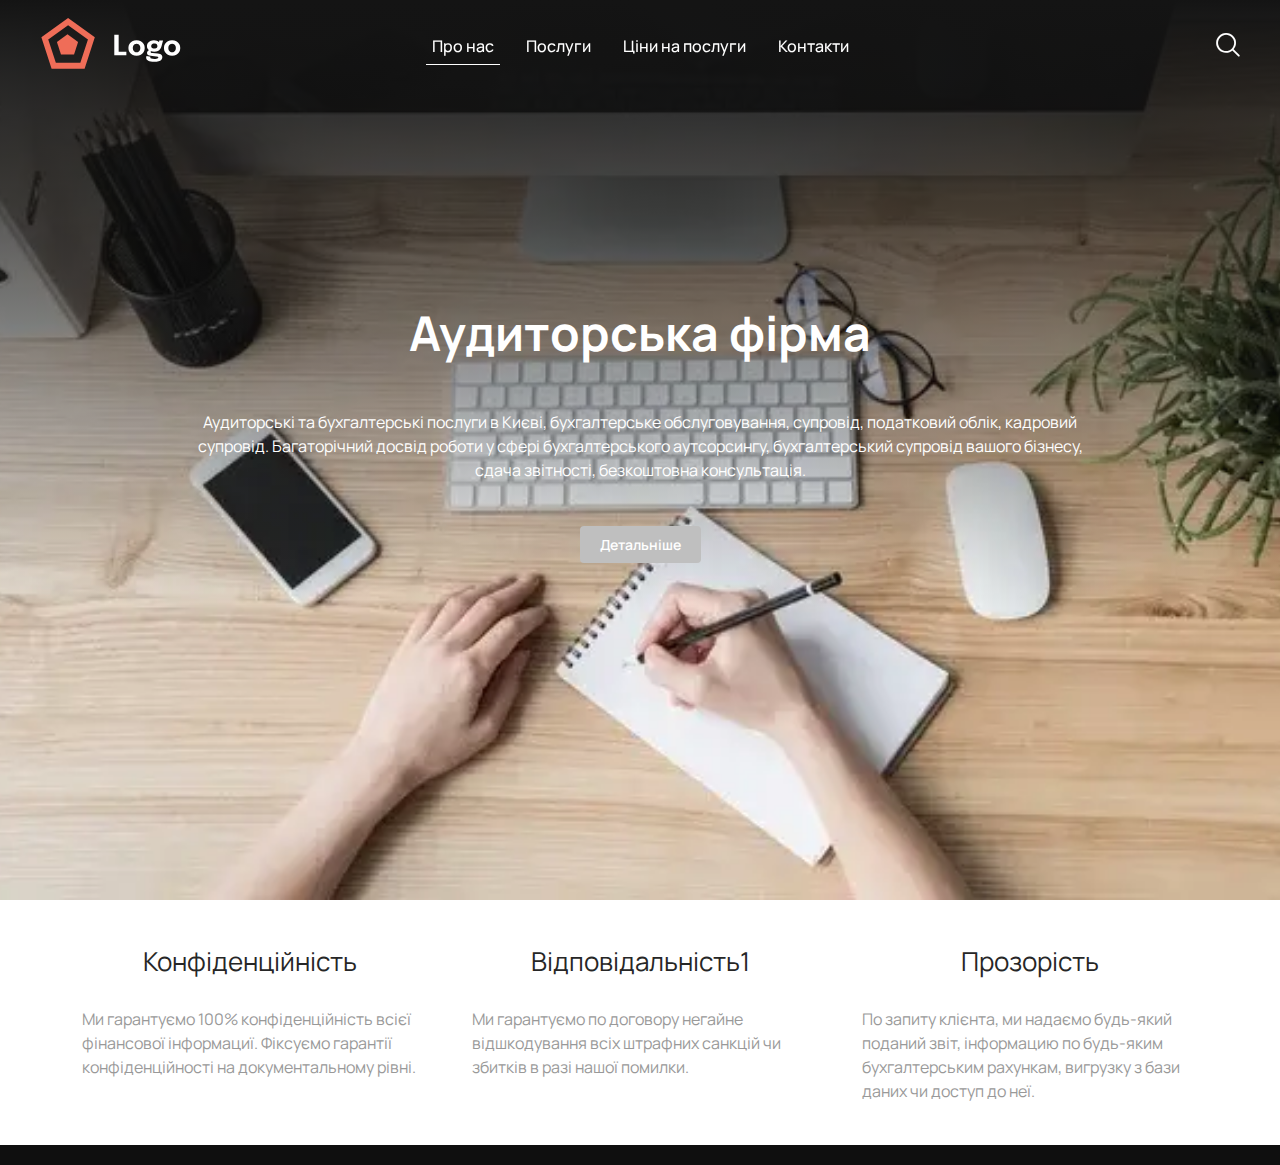
==== test_01/index.html @ af8ef95e "Add files via upload" ====
<!DOCTYPE html>
<!-- Коди мов https://html-css.co.ua/html/lang-kodu-mov/ -->
<html lang="ua">
	<head>
		<!-- Кодування тексту -->
		<meta charset="UTF-8">
		<!-- Налаштування в'юпорту (адаптиву, масштабу тощо) -->
		<meta name="viewport" content="width=device-width, initial-scale=1.0">
		<!-- Підключення шрифтів -->
		<link href="https://fonts.googleapis.com/css?family=Manrope:regular,500,600,700&display=swap" rel="stylesheet">
		<!-- Підключення окремого файлу стилів -->
		<link rel="stylesheet" href="css/style.css">
		<!-- Заголовок сторінки в браузері -->
		<title>HomePage</title>
		<!-- Відкрити усі вкладки в новій вкладці -->
		<!-- <base target="_blank" href> -->
	</head>
	<body>
		<div class="wrapper">
			<header data-pl class="header">
				<div class="header__container">
					<img class="header__logo" src="img/logo.svg" alt="Logo">
					<div class="header__menu menu">
						<nav class="menu__body">
							<ul class="menu__list">
								<li class="menu__item"><a href="#" class="menu__link menu__link--active">Про нас</a></li>
								<li class="menu__item"><a href="#" class="menu__link">Послуги</a></li>
								<li class="menu__item"><a href="#" class="menu__link">Ціни на послуги</a></li>
								<li class="menu__item"><a href="#" class="menu__link">Контакти</a></li>
							</ul>
						</nav>
					</div>
					<div class="header__actions actions-header">
						<button data-popup="#popup-search" type="button" class="actions-header__item -icon-search"></button>
						<!-- <button data-popup="#popup-notifications" type="button" class="actions-header__item -icon-notifications"></button> -->
						<button type="button" class="actions-header__item icon-menu"><span></span></button>
					</div>
				</div>
			</header>
			<main class="home-page">
				<section class="home-page__hero hero">
					<div class="hero__body">
						<div class="hero__content">
							<div class="hero__container">
								<div class="hero__section-header section-header">
									<h1 class="section-header__title section-header__title--big">
										Аудиторська фірма
									</h1>
									<div class="section-header__text">
										<p>
											Аудиторські та бухгалтерські послуги в Києві, бухгалтерське обслуговування, супровід, податковий облік, кадровий супровід. Багаторічний досвід роботи у сфері бухгалтерського аутсорсингу, бухгалтерський супровід вашого бізнесу, сдача звітності, безкоштовна консультація.
										</p>
									</div>
									<a href="#" class="section-header__button button">Детальніше</a>
								</div>
							</div>
						</div>
					</div>
					<div data-pl="inset" class="hero__backgroung">
						<img class="hero__image" src="img/home/hero/hero_1.webp" alt="Image">
					</div>
				</section>
				<div class="home-page__thesis thesis">
					<div class="thesis__container">
						<div class="thesis__body">
							<div class="thesis__item">
								<h2 class="thesis__title ">Конфіденційність</h2>
								<div class="thesis__text">
									<p>
										Ми гарантуємо 100% конфіденційність всієї фінансової інформациї. Фіксуємо гарантії конфіденційності на документальному рівні.
									</p>
								</div>
							</div>
							<div class="thesis__item">
								<h2 class="thesis__title">Відповідальність1</h2>
								<div class="thesis__text">
									<p>
										Ми гарантуємо по договору негайне відшкодування всіх штрафних санкцій чи збитків в разі нашої помилки.
									</p>
								</div>
							</div>
							<div class="thesis__item">
								<h2 class="thesis__title">Прозорість</h2>
								<div class="thesis__text">
									<p>
										По запиту клієнта, ми надаємо будь-який поданий звіт, інформацию по будь-яким бухгалтерським рахункам, вигрузку з бази даних чи доступ до неї.
									</p>

								</div>
							</div>
						</div>
					</div>
				</div>
				
			</main>
			<footer class="footer">
				
			</footer>
		</div>
		<div id="popup-search" class="popup popup--fixed">
			<div class="popup__wrapper">
				<div class="popup__body body-popup">
					<!-- <button class="body-popup__close" type="button"></button> -->
					<!-- <div class="body-popup__header section-header">
						<h2 class="section-header__title">Пошук</h2>
					</div> -->
					<form action="#" class="body-popup__search search-popup">
						<input type="search" placeholder="Пошук..." class="search-popup__input input">
						<button type="submit" class="search-popup__button button">Пошук</button>
					</form>
				</div>
			</div>
		</div>
		
		<!-- Підключення JS-файлу з кодом -->
		<script src="js/script.js"></script>
	</body>
</html>
---- test_01/css/style.css ----
@charset "UTF-8";
/* Підключення фрифтів */
/* Google Fonts (Plugin) */
/* Локальне підключення шрифтів */
@import url("iconsfont.css");
/* Скидання стилів */
@import url("reset.css");
@import url("variables.css");
/* Основні стилі */
body {
  line-height: 1.5;
  font-size: 0.875rem;
  font-family: "Manrope", sans-serif;
  color: var(--main-color);
  opacity: 0;
  -webkit-transition: opacity 1.5s;
  transition: opacity 1.5s;
}
@media (min-width: 48em) and (max-width: 101.87375em) {
  body {
    font-size: 1rem;
  }
}
@media (min-width: 101.875em) {
  body {
    font-size: 1.125rem;
  }
}
.lock body {
  overflow: hidden;
  -ms-touch-action: none;
      touch-action: none;
  -ms-scroll-chaining: none;
      overscroll-behavior: none;
}
.loaded body {
  opacity: 1;
}

.wrapper {
  min-height: 100%;
  overflow: clip; /* clip */
  display: -webkit-box;
  display: -ms-flexbox;
  display: flex;
  -webkit-box-orient: vertical;
  -webkit-box-direction: normal;
      -ms-flex-direction: column;
          flex-direction: column;
}

.wrapper > main {
  -webkit-box-flex: 1;
      -ms-flex-positive: 1;
          flex-grow: 1;
}
.section-header__title {
  color: var(--white-color);
  font-size: 1.25rem;
  font-weight: 700;
}
@media (min-width: 48em) and (max-width: 101.87375em) {
  .section-header__title {
    font-size: 1.875rem;
  }
}
@media (min-width: 101.875em) {
  .section-header__title {
    font-size: 2.375rem;
  }
}
.section-header__title:not(:last-child) {
  -webkit-margin-after: 0.7894736842em;
          margin-block-end: 0.7894736842em;
}
.section-header__title--big {
  font-size: 1.75rem;
}
@media (min-width: 48em) and (max-width: 101.87375em) {
  .section-header__title--big {
    font-size: 3rem;
  }
}
@media (min-width: 101.875em) {
  .section-header__title--big {
    font-size: 3.625rem;
  }
}
.section-header__title--big:not(:last-child) {
  -webkit-margin-after: 0.8620689655em;
          margin-block-end: 0.8620689655em;
}
.section-header__title--small {
  color: var(--dark-color-4);
  font-size: 1.125rem;
}
@media (min-width: 48em) and (max-width: 101.87375em) {
  .section-header__title--small {
    font-size: 1.625rem;
  }
}
@media (min-width: 101.875em) {
  .section-header__title--small {
    font-size: 1.875rem;
  }
}
.section-header__title--small:not(:last-child) {
  -webkit-margin-after: 1em;
          margin-block-end: 1em;
}
.section-header__text {
  color: var(--white-color);
}
.section-header__text--color {
  color: var(--dark-color-4);
}
.section-header__text:not(:last-child) {
  -webkit-margin-after: 2.7777777778em;
          margin-block-end: 2.7777777778em;
}

.button {
  border-radius: 0.25rem;
  padding: 0.5rem 1.25rem;
  font-size: 0.875rem;
  font-weight: 600;
  color: var(--white-color);
  background-color: var(--gray-color);
  -webkit-transition: background-color 0.3s;
  transition: background-color 0.3s;
}
.button span {
  display: -webkit-box;
  display: -ms-flexbox;
  display: flex;
  gap: 0.5625rem;
  -webkit-box-align: center;
      -ms-flex-align: center;
          align-items: center;
}
@media (min-width: 101.875em) {
  .button {
    font-size: 1.125rem;
  }
}
@media (any-hover: hover) {
  .button:hover {
    background-color: var(--hover-color);
  }
}

.input {
  border-radius: 0.375rem;
  padding: 0.875rem 1.25rem;
  font-size: 0.875rem;
  color: var(--white-color);
  border: 0.0625rem solid var(--dark-color-4);
  background-color: var(--bg-color);
}
@media (min-width: 101.875em) {
  .input {
    padding: 0.875rem 1.5rem;
    border-radius: 0.5rem;
    font-size: 1.125rem;
  }
}
.input::-webkit-input-placeholder {
  -webkit-transition: opacity 0.3s;
  transition: opacity 0.3s;
  color: var(--main-color);
}
.input::-moz-placeholder {
  -moz-transition: opacity 0.3s;
  transition: opacity 0.3s;
  color: var(--main-color);
}
.input:-ms-input-placeholder {
  -ms-transition: opacity 0.3s;
  transition: opacity 0.3s;
  color: var(--main-color);
}
.input::-ms-input-placeholder {
  -ms-transition: opacity 0.3s;
  transition: opacity 0.3s;
  color: var(--main-color);
}
.input::placeholder {
  -webkit-transition: opacity 0.3s;
  transition: opacity 0.3s;
  color: var(--main-color);
}
.input:focus::-webkit-input-placeholder {
  opacity: 0;
}
.input:focus::-moz-placeholder {
  opacity: 0;
}
.input:focus:-ms-input-placeholder {
  opacity: 0;
}
.input:focus::-ms-input-placeholder {
  opacity: 0;
}
.input:focus::placeholder {
  opacity: 0;
}

.popup {
  visibility: hidden;
  opacity: 0;
  overflow: auto;
  -webkit-transition: visibility 0.3s, opacity 0.3s;
  transition: visibility 0.3s, opacity 0.3s;
}
.popup--fixed {
  position: fixed;
  inline-size: 100%;
  block-size: 100%;
  z-index: 1000;
  inset-inline-start: 0;
  inset-block-start: 0;
  background-color: rgba(0, 0, 0, 0.5);
}
.popup--open {
  visibility: visible;
  opacity: 1;
}
.popup__wrapper {
  display: -webkit-box;
  display: -ms-flexbox;
  display: flex;
  -webkit-box-align: start;
      -ms-flex-align: start;
          align-items: start;
  -webkit-box-pack: end;
      -ms-flex-pack: end;
          justify-content: end;
  min-block-size: 100%;
  padding-inline: 5rem;
  padding-block: 5rem;
  overflow: hidden;
  -webkit-perspective: 25rem;
          perspective: 25rem;
}
.popup__body {
  -webkit-transition: -webkit-transform 0.5s 0s;
  transition: -webkit-transform 0.5s 0s;
  transition: transform 0.5s 0s;
  transition: transform 0.5s 0s, -webkit-transform 0.5s 0s;
  -webkit-transform: translate(0px, 50%);
      -ms-transform: translate(0px, 50%);
          transform: translate(0px, 50%);
  position: relative;
  -webkit-box-flex: 1;
      -ms-flex-positive: 1;
          flex-grow: 1;
  max-inline-size: 28.125rem;
  padding: 0.9375rem;
  background-color: var(--dark-color-4);
}
.popup--open .popup__body {
  -webkit-transform: translate(0px, 0);
      -ms-transform: translate(0px, 0);
          transform: translate(0px, 0);
}
.body-popup__header:not(:last-child) {
  -webkit-margin-after: 1.25rem;
          margin-block-end: 1.25rem;
}
.item-slider__body {
  padding: 1.875rem;
  border-radius: 0.75rem;
  border: 0.0625rem solid var(--dark-color-4);
  background: var(--dark-color-3);
}
@media (any-hover: hover) {
  .item-slider__body:hover .item-slider__title {
    color: var(--red-color);
  }
}
.item-slider__images {
  display: grid;
  gap: 0.3125rem;
  position: relative;
  grid-template: repeat(2, 1fr)/repeat(2, 1fr);
}
.item-slider__images::after {
  content: "";
  block-size: 100%;
  inline-size: 100%;
  inset-inline-start: 0;
  inset-block-start: 0;
  position: absolute;
  background: -webkit-gradient(linear, left top, left bottom, from(rgba(26, 26, 26, 0)), color-stop(101.79%, #1a1a1a));
  background: linear-gradient(180deg, rgba(26, 26, 26, 0) 0%, #1a1a1a 101.79%);
}
.item-slider__image {
  border-radius: 0.625rem;
  max-inline-size: 7.1875rem;
  -o-object-fit: cover;
     object-fit: cover;
  aspect-ratio: 115/123;
}
.item-slider__title {
  -webkit-transition: color 0.3s;
  transition: color 0.3s;
  color: var(--white-color);
  font-weight: 600;
  display: -webkit-box;
  display: -ms-flexbox;
  display: flex;
  gap: 0.3125rem;
  -webkit-box-orient: horizontal;
  -webkit-box-direction: reverse;
      -ms-flex-direction: row-reverse;
          flex-direction: row-reverse;
  -webkit-box-pack: justify;
      -ms-flex-pack: justify;
          justify-content: space-between;
  -webkit-box-align: center;
      -ms-flex-align: center;
          align-items: center;
}

.search-popup {
  display: -webkit-box;
  display: -ms-flexbox;
  display: flex;
  gap: 0.9375rem;
}
@media (max-width: 23.12375em) {
  .search-popup {
    -webkit-box-orient: vertical;
    -webkit-box-direction: normal;
        -ms-flex-direction: column;
            flex-direction: column;
  }
}
.header {
  position: fixed;
  inline-size: 100%;
  inset-inline-start: 0;
  inset-block-start: 0;
  z-index: 50;
}
.header__container {
  padding-block: 0.625rem;
  display: grid;
  gap: 1.25rem;
  -webkit-box-align: center;
      -ms-flex-align: center;
          align-items: center;
  grid-template-columns: auto 1fr;
}
@media (min-width: 48em) and (max-width: 74.99875em) {
  .header__container {
    grid-template-columns: auto 1fr auto;
  }
}
@media (min-width: 62em) {
  .header__container {
    padding-block: 1.125rem;
    gap: 1.875rem;
  }
}
@media (min-width: 75em) {
  .header__container {
    grid-template-columns: 1fr auto 1fr;
  }
}
.header__logo {
  position: relative;
  z-index: 5;
  inline-size: 9.375rem;
}
@media (min-width: 62em) {
  .header__logo {
    inline-size: 12.4375rem;
  }
}
.header__actions {
  position: relative;
  z-index: 5;
  justify-self: end;
}

@media (max-width: 47.99875em) {
  .menu {
    background-color: var(--dark-color-2);
    padding: 5.3125rem 0.9375rem 1.875rem 0.9375rem;
    position: fixed;
    inline-size: 100%;
    block-size: 100%;
    inset-inline-start: -100%;
    inset-block-start: 0;
    z-index: 2;
    overflow: auto;
    -webkit-transition: inset-inline-start 0.5s;
    transition: inset-inline-start 0.5s;
  }
  .menu-open .menu {
    inset-inline-start: 0%;
  }
  .menu::before {
    content: "";
    block-size: 4.0625rem;
    inline-size: 100%;
    position: fixed;
    inset-inline-start: -100%;
    inset-block-start: 0;
    -webkit-transition: inset-inline-start 0.5s;
    transition: inset-inline-start 0.5s;
    background-color: var(--dark-color-2);
  }
  .menu-open .menu::before {
    inset-inline-start: 0%;
  }
}
.menu__list {
  -webkit-column-gap: 1.25rem;
     -moz-column-gap: 1.25rem;
          column-gap: 1.25rem;
  row-gap: 0.1875rem;
  display: -webkit-box;
  display: -ms-flexbox;
  display: flex;
  -ms-flex-wrap: wrap;
      flex-wrap: wrap;
  -webkit-box-pack: justify;
      -ms-flex-pack: justify;
          justify-content: space-between;
}
@media (max-width: 47.99875em) {
  .menu__list {
    -webkit-box-orient: vertical;
    -webkit-box-direction: normal;
        -ms-flex-direction: column;
            flex-direction: column;
    -webkit-box-align: end;
        -ms-flex-align: end;
            align-items: flex-end;
    row-gap: 0.9375rem;
  }
}
.menu__link {
  padding-inline: 0.375rem;
  padding-block: 0.375rem;
  color: var(--white-color);
  border-bottom: 1px solid transparent;
  font-weight: 500;
  -webkit-transition: color 0.3s, border-bottom-color 0.3s;
  transition: color 0.3s, border-bottom-color 0.3s;
}
.menu__link--active {
  border-bottom-color: #fff;
}
@media (any-hover: hover) {
  .menu__link:hover {
    color: var(--hover-color);
    border-bottom-color: var(--hover-color);
  }
}
@media (max-width: 47.99875em) {
  .menu__link {
    font-size: 1.5rem;
  }
}

.icon-menu {
  display: none;
}
@media (max-width: 47.99875em) {
  .icon-menu {
    display: block;
    inline-size: 1.875rem;
    block-size: 1.125rem;
    position: relative;
  }
  .icon-menu::before, .icon-menu::after,
  .icon-menu span {
    content: "";
    position: absolute;
    block-size: 0.125rem;
    inline-size: 100%;
    inset-inline-end: 0;
    background-color: var(--white-color);
    -webkit-transition: all 0.5s;
    transition: all 0.5s;
  }
  .icon-menu::before {
    inset-block-start: 0;
  }
  .menu-open .icon-menu::before {
    inset-block-start: 50%;
    -webkit-transform: translateY(-50%) rotate(-45deg);
        -ms-transform: translateY(-50%) rotate(-45deg);
            transform: translateY(-50%) rotate(-45deg);
  }
  .icon-menu::after {
    inset-block-end: 0;
    inline-size: 50%;
  }
  .menu-open .icon-menu::after {
    inset-block-end: 50%;
    inline-size: 100%;
    -webkit-transform: translateY(50%) rotate(45deg);
        -ms-transform: translateY(50%) rotate(45deg);
            transform: translateY(50%) rotate(45deg);
  }
  .icon-menu span {
    inset-block-start: 50%;
    -webkit-transform: translateY(-50%);
        -ms-transform: translateY(-50%);
            transform: translateY(-50%);
  }
  .menu-open .icon-menu span {
    inline-size: 0;
  }
}

.actions-header {
  display: -webkit-box;
  display: -ms-flexbox;
  display: flex;
  -ms-flex-wrap: wrap;
      flex-wrap: wrap;
  -webkit-box-align: center;
      -ms-flex-align: center;
          align-items: center;
  gap: 1.25rem;
}
.actions-header__item {
  -webkit-transition: color 0.3s;
  transition: color 0.3s;
  font-size: 1.5rem;
  color: var(--white-color);
}
@media (min-width: 101.875em) {
  .actions-header__item {
    font-size: 1.6875rem;
  }
}
@media (any-hover: hover) {
  .actions-header__item:hover {
    color: var(--hover-color);
  }
}
@media (min-width: 101.875em) {
  .actions-header {
    gap: 2.3125rem;
  }
}

.footer {
  background-color: var(--dark-color-2);
}
@media (min-width: 62.06125em) {
  .footer {
    -webkit-padding-after: 1.25rem;
            padding-block-end: 1.25rem;
  }
}
@media (min-width: 90.06125em) {
  .footer {
    -webkit-padding-after: 1.5625rem;
            padding-block-end: 1.5625rem;
  }
}
.footer__body {
  display: grid;
  padding-block: 3.125rem;
  gap: 1.875rem;
  grid-template-columns: repeat(auto-fit, minmax(12.5rem, 1fr));
}
@media (min-width: 62.06125em) {
  .footer__body {
    padding-block: 5rem;
  }
}
@media (min-width: 90.06125em) {
  .footer__body {
    padding-block: 6.25rem;
  }
}
@media (max-width: 29.99875em) {
  .footer__body {
    grid-template-columns: repeat(2, 1fr);
  }
}
.footer__column {
  /*
  &:last-child {
  	@media (max-width: toEm(479.98)) {
  		grid-column: span 2;
  	}
  }
  */
}
.footer__title {
  font-size: 1rem;
  font-weight: 600;
  color: var(--white-color);
}
.footer__title:not(:last-child) {
  -webkit-margin-after: 1.2em;
          margin-block-end: 1.2em;
}
@media (min-width: 48em) and (max-width: 101.87375em) {
  .footer__title {
    font-size: 1.125rem;
  }
}
@media (min-width: 101.875em) {
  .footer__title {
    font-size: 1.25rem;
  }
}
.footer__list--icons {
  display: -webkit-box;
  display: -ms-flexbox;
  display: flex;
  -webkit-column-gap: 0.875rem;
     -moz-column-gap: 0.875rem;
          column-gap: 0.875rem;
  row-gap: 0.125rem;
  -ms-flex-wrap: wrap;
      flex-wrap: wrap;
}
@media (max-width: 29.99875em) {
  .footer__list--icons {
    -webkit-column-gap: 0.625rem;
       -moz-column-gap: 0.625rem;
            column-gap: 0.625rem;
  }
}
.footer__item:not(:last-child) {
  -webkit-margin-after: 0.7777777778em;
          margin-block-end: 0.7777777778em;
}
.footer__link {
  font-weight: 500;
  -webkit-transition: color 0.3s;
  transition: color 0.3s;
}
@media (any-hover: hover) {
  .footer__link:hover {
    color: var(--white-color);
  }
}
.footer__link--icon {
  inline-size: 2.3333333333em;
  aspect-ratio: 1/1;
  border-radius: 0.5rem;
  border: 0.0625rem solid var(--dark-color-4);
  background-color: var(--dark-color-3);
  display: -webkit-box;
  display: -ms-flexbox;
  display: flex;
  -webkit-box-pack: center;
      -ms-flex-pack: center;
          justify-content: center;
  -webkit-box-align: center;
      -ms-flex-align: center;
          align-items: center;
  font-size: 1.5rem;
  color: var(--white-color);
  -webkit-transition: background-color 0.3s;
  transition: background-color 0.3s;
}
@media (any-hover: hover) {
  .footer__link--icon:hover {
    background-color: var(--dark-color-4);
  }
}
@media (max-width: 29.99875em) {
  .footer__link--icon {
    font-size: 0.875rem;
  }
}
.footer__bottom {
  padding-block: 1.5625rem;
  -webkit-border-before: 0.0625rem solid var(--dark-color-4);
          border-block-start: 0.0625rem solid var(--dark-color-4);
  display: -webkit-box;
  display: -ms-flexbox;
  display: flex;
  -webkit-box-pack: justify;
      -ms-flex-pack: justify;
          justify-content: space-between;
  gap: 0.9375rem;
  -webkit-box-align: center;
      -ms-flex-align: center;
          align-items: center;
}
@media (max-width: 41.875em) {
  .footer__bottom {
    -webkit-box-orient: vertical;
    -webkit-box-direction: normal;
        -ms-flex-direction: column;
            flex-direction: column;
  }
}
@media (min-width: 90.06125em) {
  .footer__bottom {
    padding-block: 1.5625rem;
  }
}
.menu-footer {
  display: -webkit-box;
  display: -ms-flexbox;
  display: flex;
  -ms-flex-wrap: wrap;
      flex-wrap: wrap;
  -webkit-box-align: center;
      -ms-flex-align: center;
          align-items: center;
  -webkit-box-pack: center;
      -ms-flex-pack: center;
          justify-content: center;
  -webkit-column-gap: 2.2222222222em;
     -moz-column-gap: 2.2222222222em;
          column-gap: 2.2222222222em;
  row-gap: 0.1875rem;
}
.menu-footer__item {
  position: relative;
}
.menu-footer__item:not(:last-child)::after {
  content: "";
  block-size: 100%;
  inline-size: 0.0625rem;
  background-color: var(--dark-color-4);
  position: absolute;
  inset-block-start: 0;
  inset-inline-end: -1.1111111111em;
}
.menu-footer__link {
  -webkit-transition: color 0.3s;
  transition: color 0.3s;
}
@media (any-hover: hover) {
  .menu-footer__link:hover {
    color: var(--white-color);
  }
}

.hero__body {
  position: relative;
  z-index: 5;
  display: -webkit-box;
  display: -ms-flexbox;
  display: flex;
  gap: 1.875rem;
  -webkit-box-orient: vertical;
  -webkit-box-direction: normal;
      -ms-flex-direction: column;
          flex-direction: column;
  -webkit-box-align: center;
      -ms-flex-align: center;
          align-items: center;
  -webkit-box-pack: center;
      -ms-flex-pack: center;
          justify-content: center;
  min-block-size: 100svh;
}
.hero__icon-play {
  aspect-ratio: 1/1;
  block-size: 43vmin;
}
.hero__content {
  inline-size: 100%;
  text-align: center;
  position: relative;
  -webkit-padding-after: 2.5rem;
          padding-block-end: 2.5rem;
}
.hero__section-header {
  position: relative;
  z-index: 3;
  max-inline-size: 55.9375rem;
  margin-inline: auto;
}
.hero__backgroung {
  position: absolute;
  inset-inline-end: 0;
  inset-block-start: 0;
  inline-size: 100vw;
  min-block-size: 100svh;
}
.hero__backgroung::before {
  content: "";
  z-index: 2;
  block-size: 67.55814%; /* 581/860 */
  position: absolute;
  inset-inline-start: 0;
  inset-block-start: 0;
  background: -webkit-gradient(linear, left top, left bottom, from(#141414), to(rgba(20, 20, 20, 0)));
  background: linear-gradient(to bottom, #141414 0%, rgba(20, 20, 20, 0) 100%);
  inline-size: 100%;
}
.hero__image {
  position: absolute;
  inset-inline-start: 0;
  inset-block-start: 0;
  inline-size: 100%;
  block-size: 100%;
  -o-object-fit: cover;
     object-fit: cover;
}

.items-slider__header {
  -webkit-margin-after: 2.5rem;
          margin-block-end: 2.5rem;
}
@media (min-width: 48em) and (max-width: 101.87375em) {
  .items-slider__header {
    -webkit-margin-after: 3.75rem;
            margin-block-end: 3.75rem;
  }
}
@media (min-width: 101.875em) {
  .items-slider__header {
    -webkit-margin-after: 5rem;
            margin-block-end: 5rem;
  }
}
.home-page__thesis {
  background-color: var(--gray-color);
  background-color: var(--white-color);
  padding: 1.875rem;
}

.thesis__body {
  -webkit-column-gap: 1.875rem;
     -moz-column-gap: 1.875rem;
          column-gap: 1.875rem;
  row-gap: 0.625rem;
  display: grid;
  grid-template-columns: repeat(auto-fit, minmax(12.5rem, 1fr));
}
.thesis__item {
  padding: 10px;
}
@media (min-width: 48em) and (max-width: 101.87375em) {
  .thesis__item {
    padding: 0.75rem;
  }
}
@media (min-width: 101.875em) {
  .thesis__item {
    padding: 1.25rem;
  }
}
.thesis__title {
  text-align: center;
  color: var(--dark-color-4);
  font-size: 1.125rem;
}
@media (min-width: 48em) and (max-width: 101.87375em) {
  .thesis__title {
    font-size: 1.625rem;
  }
}
@media (min-width: 101.875em) {
  .thesis__title {
    font-size: 1.875rem;
  }
}
.thesis__title:not(:last-child) {
  -webkit-margin-after: 1em;
          margin-block-end: 1em;
}
/* --------------------- */
[class*=__container] {
  padding-inline: 0.9375rem;
}
@media (min-width: 62.06125em) {
  [class*=__container] {
    margin: 0 auto;
    padding-inline: 2.5rem;
    max-width: 85rem;
  }
}
@media (min-width: 90.06125em) {
  [class*=__container] {
    padding-inline: 5rem;
    max-width: 110rem;
  }
}

/* --------------------- */
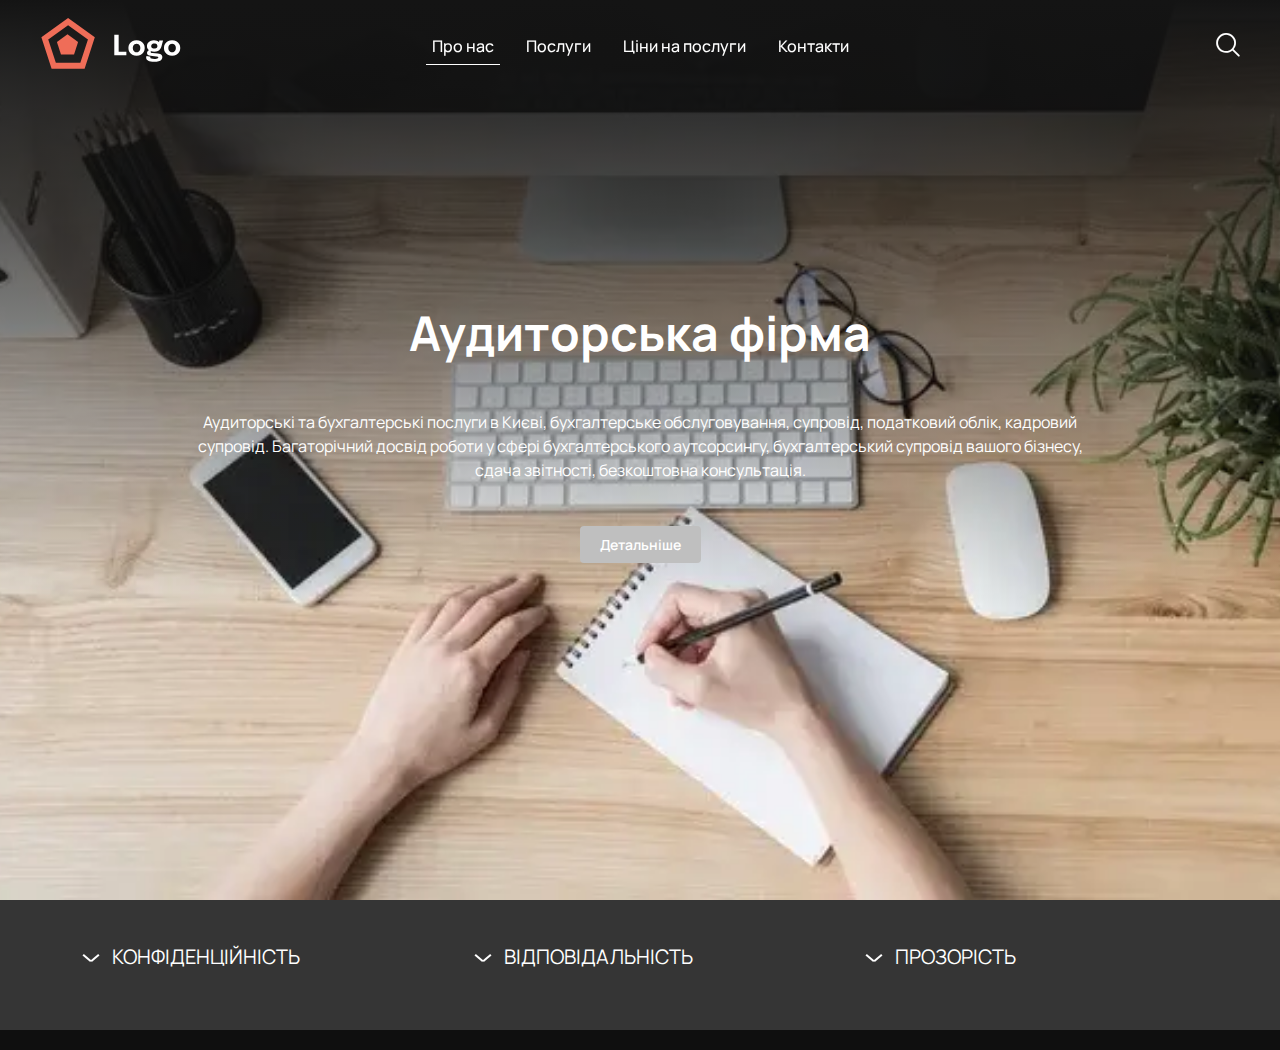
==== commit 00eea64b: "Add files via upload" ====
--- a/test_01/index.html
+++ b/test_01/index.html
@@ -72,7 +72,7 @@
 								</div>
 							</div>
 							<div class="thesis__item">
-								<h2 class="thesis__title">Відповідальність1</h2>
+								<h2 class="thesis__title">Відповідальність</h2>
 								<div class="thesis__text">
 									<p>
 										Ми гарантуємо по договору негайне відшкодування всіх штрафних санкцій чи збитків в разі нашої помилки.
--- a/test_01/css/style.css
+++ b/test_01/css/style.css
@@ -826,17 +826,21 @@
 }
 .home-page__thesis {
   background-color: var(--gray-color);
-  background-color: var(--white-color);
+  background-color: var(--dark-color-3);
+  color: var(--white-color);
   padding: 1.875rem;
 }
 
+.thesis {
+  background-color: rgba(31, 31, 31, 0.9);
+}
 .thesis__body {
-  -webkit-column-gap: 1.875rem;
-     -moz-column-gap: 1.875rem;
-          column-gap: 1.875rem;
+  -webkit-column-gap: 2.1875rem;
+     -moz-column-gap: 2.1875rem;
+          column-gap: 2.1875rem;
   row-gap: 0.625rem;
   display: grid;
-  grid-template-columns: repeat(auto-fit, minmax(12.5rem, 1fr));
+  grid-template-columns: repeat(auto-fit, minmax(11.875rem, 1fr));
 }
 .thesis__item {
   padding: 10px;
@@ -852,23 +856,45 @@
   }
 }
 .thesis__title {
-  text-align: center;
-  color: var(--dark-color-4);
+  cursor: pointer;
+  text-transform: uppercase;
+  position: relative;
   font-size: 1.125rem;
+  padding-left: 30px;
 }
 @media (min-width: 48em) and (max-width: 101.87375em) {
   .thesis__title {
-    font-size: 1.625rem;
+    font-size: 1.25rem;
   }
 }
 @media (min-width: 101.875em) {
   .thesis__title {
-    font-size: 1.875rem;
+    font-size: 1.375rem;
   }
 }
 .thesis__title:not(:last-child) {
-  -webkit-margin-after: 1em;
-          margin-block-end: 1em;
+  -webkit-margin-after: 0.8em;
+          margin-block-end: 0.8em;
+}
+.thesis__title::after, .thesis__title::before {
+  position: absolute;
+  content: "";
+  width: 10px;
+  height: 2px;
+  background-color: var(--white-color);
+  top: 50%;
+}
+.thesis__title::after {
+  -webkit-transform: rotate(-40deg);
+      -ms-transform: rotate(-40deg);
+          transform: rotate(-40deg);
+  left: 8px;
+}
+.thesis__title::before {
+  -webkit-transform: rotate(40deg);
+      -ms-transform: rotate(40deg);
+          transform: rotate(40deg);
+  left: 0px;
 }
 /* --------------------- */
 [class*=__container] {
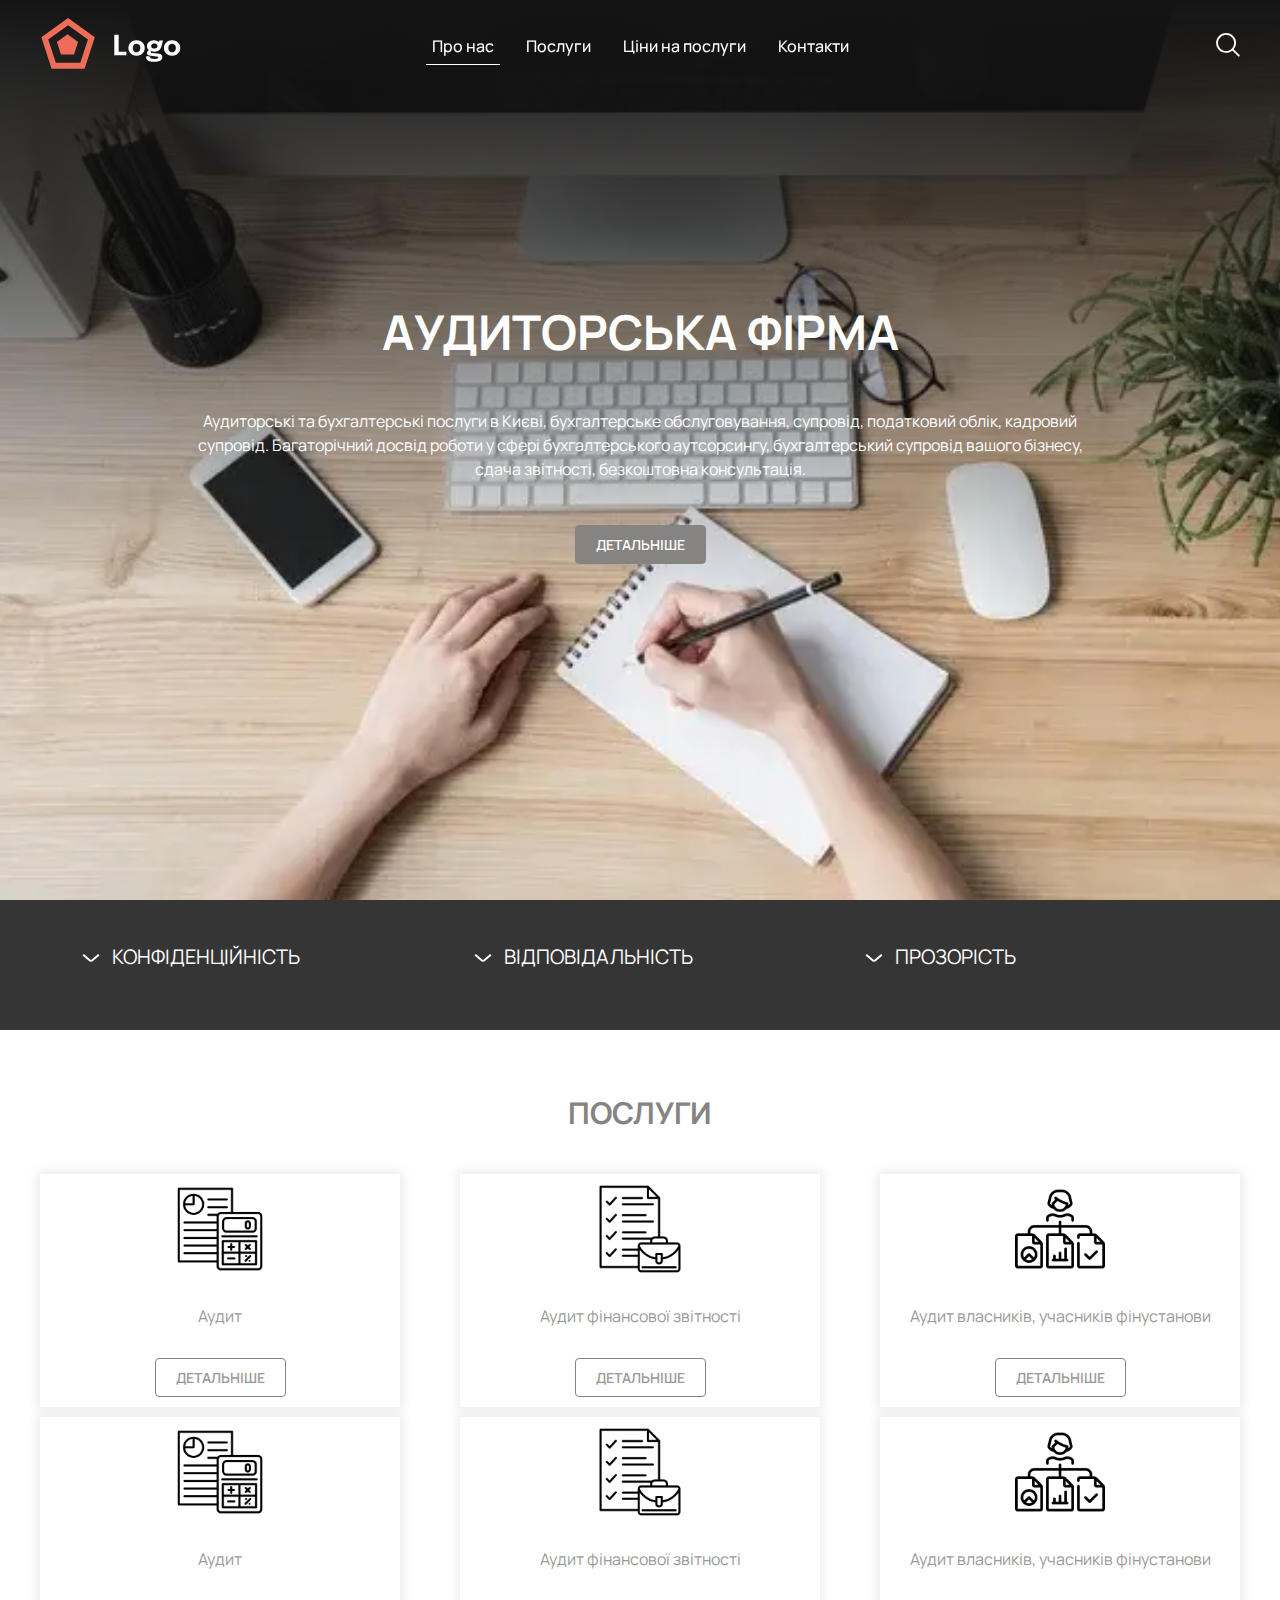
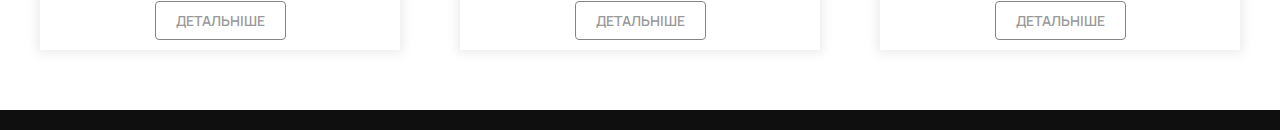
==== commit 030deb0c: "Add files via upload" ====
--- a/test_01/index.html
+++ b/test_01/index.html
@@ -51,7 +51,7 @@
 											Аудиторські та бухгалтерські послуги в Києві, бухгалтерське обслуговування, супровід, податковий облік, кадровий супровід. Багаторічний досвід роботи у сфері бухгалтерського аутсорсингу, бухгалтерський супровід вашого бізнесу, сдача звітності, безкоштовна консультація.
 										</p>
 									</div>
-									<a href="#" class="section-header__button button">Детальніше</a>
+									<a href="#" class="section-header__button button button--color">Детальніше</a>
 								</div>
 							</div>
 						</div>
@@ -91,6 +91,76 @@
 						</div>
 					</div>
 				</div>
+				<section class="home-page__servises servises">
+					<div class="servises__container">
+						<div class="servises__section-header section-header"></div>
+						<h2 class="section-header__title">Послуги</h2>
+						<div class="servises__items">
+							<div class="servises__item item-servises">
+								<div class="item-servises__img">
+									<img src="img/icon/01.webp" alt="ne bachy">
+								</div>
+								<h3 class="item-servises__title">Аудит</h3>
+								<a href="#" class="item-servises__button button" type="button">
+									Детальніше
+								</a>
+							</div>
+							<div class="servises__item item-servises">
+								<div class="item-servises__img">
+									<img src="img/icon/02.webp" alt="ne bachy">
+								</div>
+								<h3 class="item-servises__title">
+									Аудит фінансової звітності
+								</h3>
+								<a href="#" class="item-servises__button button" type="button">
+									Детальніше
+								</a>
+							</div>
+							<div class="servises__item item-servises">
+								<div class="item-servises__img">
+									<img src="img/icon/03.webp" alt="ne bachy">
+								</div>
+								<h3 class="item-servises__title">
+									Аудит власників, учасників фінустанови
+								</h3>
+								<a href="#" class="item-servises__button button" type="button">
+									Детальніше
+								</a>
+							</div>
+							<div class="servises__item item-servises">
+								<div class="item-servises__img">
+									<img src="img/icon/01.webp" alt="ne bachy">
+								</div>
+								<h3 class="item-servises__title">Аудит</h3>
+								<a href="#" class="item-servises__button button" type="button">
+									Детальніше
+								</a>
+							</div>
+							<div class="servises__item item-servises">
+								<div class="item-servises__img">
+									<img src="img/icon/02.webp" alt="ne bachy">
+								</div>
+								<h3 class="item-servises__title">
+									Аудит фінансової звітності
+								</h3>
+								<a href="#" class="item-servises__button button" type="button">
+									Детальніше
+								</a>
+							</div>
+							<div class="servises__item item-servises">
+								<div class="item-servises__img">
+									<img src="img/icon/03.webp" alt="ne bachy">
+								</div>
+								<h3 class="item-servises__title">
+									Аудит власників, учасників фінустанови
+								</h3>
+								<a href="#" class="item-servises__button button" type="button">
+									Детальніше
+								</a>
+							</div>
+						</div>
+					</div>
+				</section>
 				
 			</main>
 			<footer class="footer">
--- a/test_01/css/style.css
+++ b/test_01/css/style.css
@@ -55,7 +55,9 @@
           flex-grow: 1;
 }
 .section-header__title {
-  color: var(--white-color);
+  text-transform: uppercase;
+  color: var(--hover-color);
+  text-align: center;
   font-size: 1.25rem;
   font-weight: 700;
 }
@@ -70,10 +72,11 @@
   }
 }
 .section-header__title:not(:last-child) {
-  -webkit-margin-after: 0.7894736842em;
-          margin-block-end: 0.7894736842em;
+  -webkit-margin-after: 1.3157894737em;
+          margin-block-end: 1.3157894737em;
 }
 .section-header__title--big {
+  color: var(--white-color);
   font-size: 1.75rem;
 }
 @media (min-width: 48em) and (max-width: 101.87375em) {
@@ -120,14 +123,19 @@
 }
 
 .button {
+  text-transform: uppercase;
   border-radius: 0.25rem;
   padding: 0.5rem 1.25rem;
   font-size: 0.875rem;
   font-weight: 600;
+  background-color: transparent;
+  border: 1px solid var(--hover-color);
+  -webkit-transition: background-color 0.3s, color 0.3s;
+  transition: background-color 0.3s, color 0.3s;
+}
+.button--color {
+  background-color: var(--hover-color);
   color: var(--white-color);
-  background-color: var(--gray-color);
-  -webkit-transition: background-color 0.3s;
-  transition: background-color 0.3s;
 }
 .button span {
   display: -webkit-box;
@@ -145,7 +153,9 @@
 }
 @media (any-hover: hover) {
   .button:hover {
-    background-color: var(--hover-color);
+    background-color: var(--gray-color);
+    border-color: var(--gray-color);
+    color: var(--white-color);
   }
 }
 
@@ -896,6 +906,65 @@
           transform: rotate(40deg);
   left: 0px;
 }
+.thesis__title.active::after {
+  -webkit-transform: rotate(40deg);
+      -ms-transform: rotate(40deg);
+          transform: rotate(40deg);
+}
+.thesis__title.active::before {
+  -webkit-transform: rotate(-40deg);
+      -ms-transform: rotate(-40deg);
+          transform: rotate(-40deg);
+}
+.home-page__servises {
+  padding-block: 3.75rem;
+}
+
+.servises__items {
+  display: -webkit-box;
+  display: -ms-flexbox;
+  display: flex;
+  -ms-flex-wrap: wrap;
+      flex-wrap: wrap;
+  gap: 10px;
+  -webkit-box-align: start;
+      -ms-flex-align: start;
+          align-items: start;
+  -webkit-box-pack: justify;
+      -ms-flex-pack: justify;
+          justify-content: space-between;
+}
+.servises__item {
+  -webkit-box-shadow: 0 0 10px 3px rgba(0, 0, 0, 0.08);
+          box-shadow: 0 0 10px 3px rgba(0, 0, 0, 0.08);
+  padding: 10px;
+  -ms-flex-preferred-size: 30%;
+      flex-basis: 30%;
+  display: -webkit-box;
+  display: -ms-flexbox;
+  display: flex;
+  -webkit-box-orient: vertical;
+  -webkit-box-direction: normal;
+      -ms-flex-direction: column;
+          flex-direction: column;
+  -webkit-box-align: center;
+      -ms-flex-align: center;
+          align-items: center;
+  gap: 30px;
+}
+
+.item-servises__img {
+  max-width: 90px;
+  aspect-ratio: 1;
+}
+.item-servises__img img {
+  width: 100%;
+  -o-object-fit: cover;
+     object-fit: cover;
+}
+.item-servises__title {
+  text-align: center;
+}
 /* --------------------- */
 [class*=__container] {
   padding-inline: 0.9375rem;
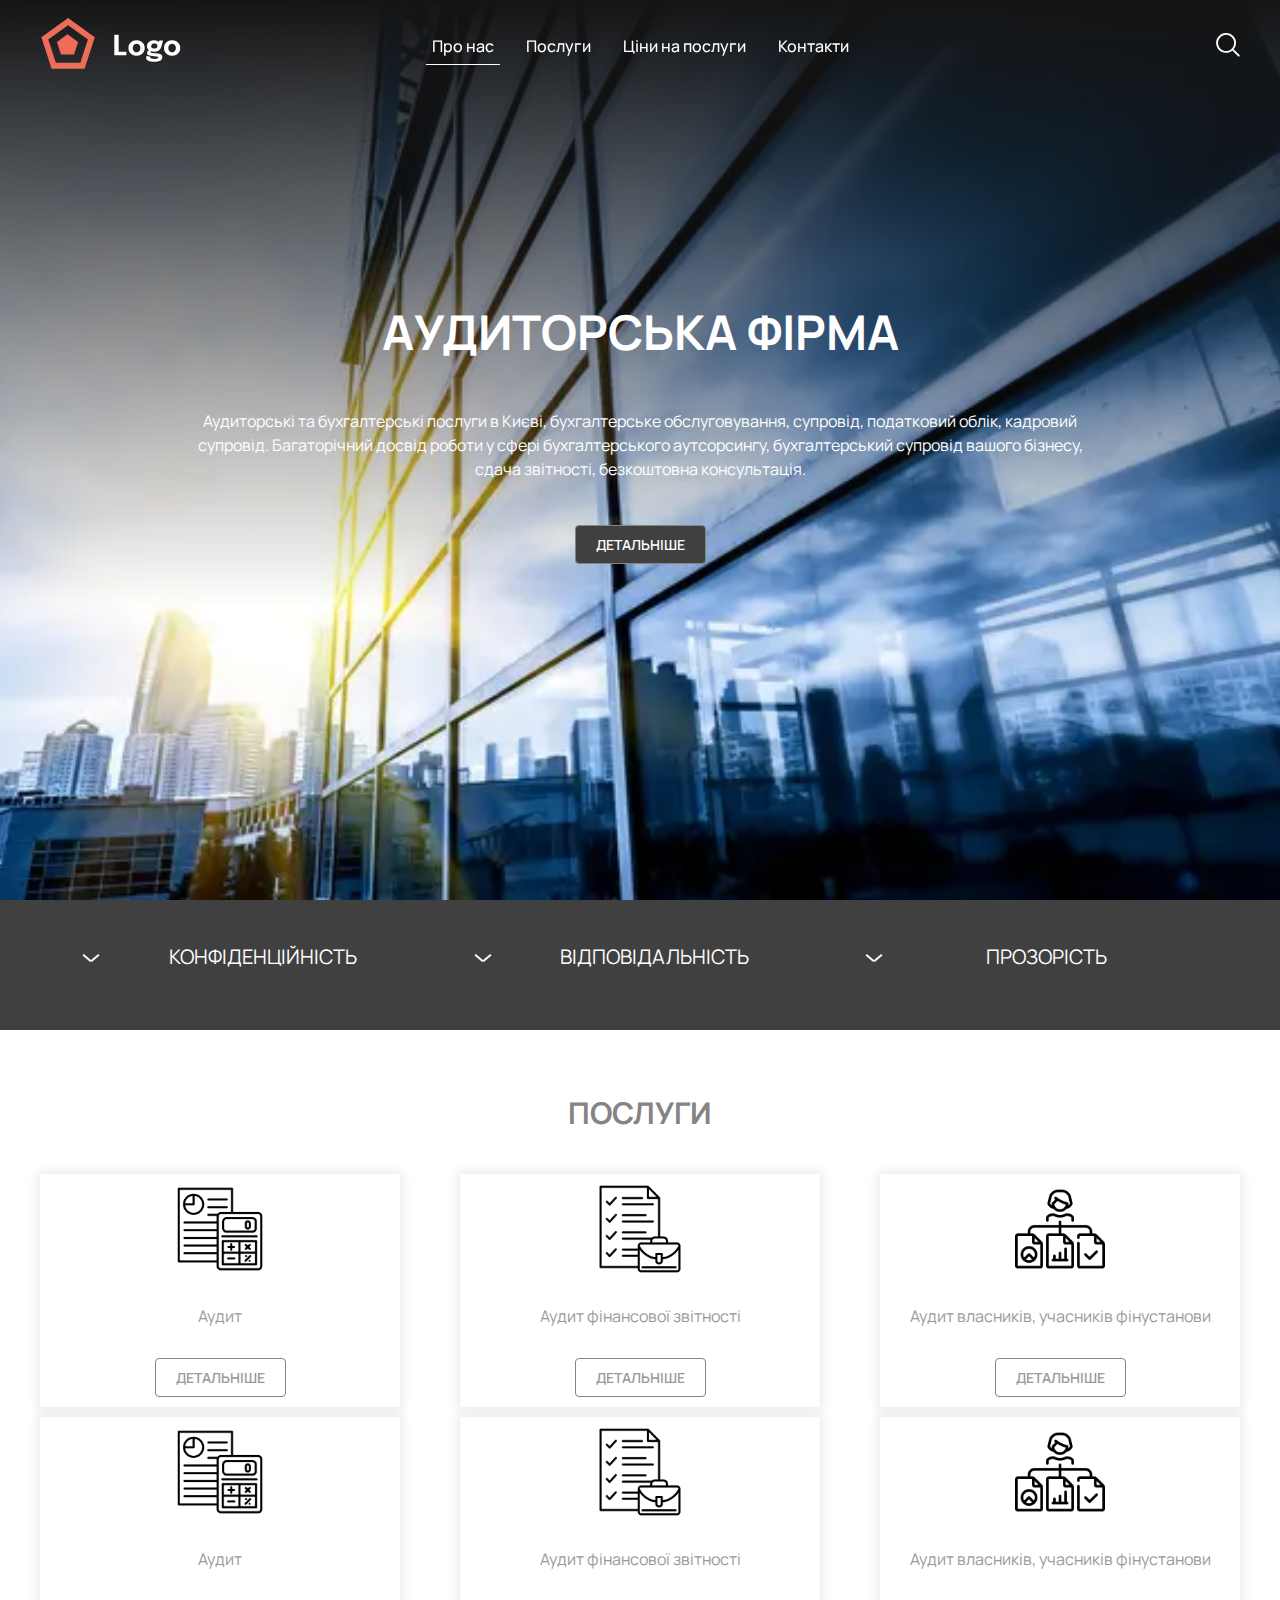
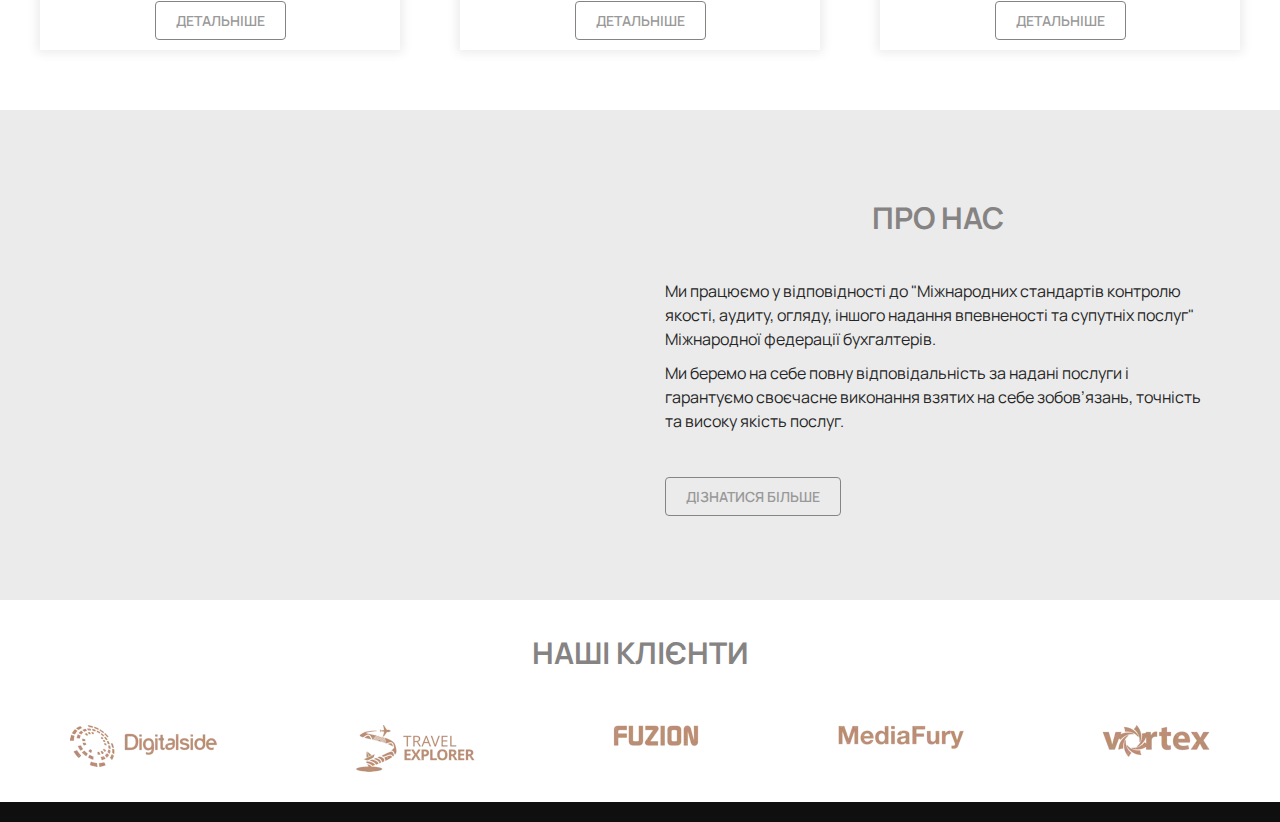
==== commit fbae191f: "Add files via upload" ====
--- a/test_01/index.html
+++ b/test_01/index.html
@@ -57,7 +57,8 @@
 						</div>
 					</div>
 					<div data-pl="inset" class="hero__backgroung">
-						<img class="hero__image" src="img/home/hero/hero_1.webp" alt="Image">
+						<!-- <img class="hero__image" src="img/home/hero/hero_1.webp" alt="Image"> -->
+						<img class="hero__image" src="img/about/about_001.webp" alt="Image">
 					</div>
 				</section>
 				<div class="home-page__thesis thesis">
@@ -161,7 +162,56 @@
 						</div>
 					</div>
 				</section>
-				
+				<section class="home-page__about about">
+					<div class="about__container">
+						<div class="about__inner">
+							<div class="about__image"></div>
+						</div>
+						<div class="about__content">
+							<div class="about__section-header section-header">
+								<h2 class="section-header__title">
+									Про нас</h2>
+								<div class="section-header__text section-header__text--color">
+									<p>Ми працюємо у відповідності до "Міжнародних стандартів контролю якості, аудиту, огляду, іншого надання впевненості та супутніх послуг" Міжнародної федерації бухгалтерів. 
+									</p>
+									<p>
+									Ми беремо на себе повну відповідальність за надані послуги і гарантуємо своєчасне виконання взятих на себе зобов’язань, точність та високу якість послуг.
+									</p>
+								</div>
+								<a href="#" class="section-header__button button" type="button">
+									Дізнатися більше
+								</a>
+							</div>
+						</div>
+					</div>
+				</section>
+				<section class="home-page__clients clients">
+					<div class="clients__container">
+						<div class="clients__section-header section-header">
+							<h2 class="section-header__title">
+								Наші клієнти
+							</h2>
+						</div>
+						<div class="clients__images">
+							<div class="clients__image">
+								<img src="img/clients/digital.webp" alt="client_01">
+							</div>
+							<div class="clients__image">
+								<img src="img/clients/explorer.webp" alt="client_02">
+							</div>
+							<div class="clients__image">
+								<img src="img/clients/fuzion.webp" alt="client_03">
+							</div>
+							<div class="clients__image">
+								<img src="img/clients/media.webp" alt="client_04">
+							</div>
+							<div class="clients__image">
+								<img src="img/clients/vortex.webp" alt="client_05">
+							</div>
+						</div>
+						
+					</div>
+				</section>
 			</main>
 			<footer class="footer">
 				
--- a/test_01/css/style.css
+++ b/test_01/css/style.css
@@ -134,7 +134,7 @@
   transition: background-color 0.3s, color 0.3s;
 }
 .button--color {
-  background-color: var(--hover-color);
+  background-color: var(--dark-color-6);
   color: var(--white-color);
 }
 .button span {
@@ -178,26 +178,31 @@
   -webkit-transition: opacity 0.3s;
   transition: opacity 0.3s;
   color: var(--main-color);
+  color: var(--white-color);
 }
 .input::-moz-placeholder {
   -moz-transition: opacity 0.3s;
   transition: opacity 0.3s;
   color: var(--main-color);
+  color: var(--white-color);
 }
 .input:-ms-input-placeholder {
   -ms-transition: opacity 0.3s;
   transition: opacity 0.3s;
   color: var(--main-color);
+  color: var(--white-color);
 }
 .input::-ms-input-placeholder {
   -ms-transition: opacity 0.3s;
   transition: opacity 0.3s;
   color: var(--main-color);
+  color: var(--white-color);
 }
 .input::placeholder {
   -webkit-transition: opacity 0.3s;
   transition: opacity 0.3s;
   color: var(--main-color);
+  color: var(--white-color);
 }
 .input:focus::-webkit-input-placeholder {
   opacity: 0;
@@ -229,7 +234,6 @@
   z-index: 1000;
   inset-inline-start: 0;
   inset-block-start: 0;
-  background-color: rgba(0, 0, 0, 0.5);
 }
 .popup--open {
   visibility: visible;
@@ -346,6 +350,10 @@
             flex-direction: column;
   }
 }
+.search-popup__button {
+  color: var(--white-color);
+}
+
 .header {
   position: fixed;
   inline-size: 100%;
@@ -397,6 +405,7 @@
 @media (max-width: 47.99875em) {
   .menu {
     background-color: var(--dark-color-2);
+    background-color: var(--dark-color-4);
     padding: 5.3125rem 0.9375rem 1.875rem 0.9375rem;
     position: fixed;
     inline-size: 100%;
@@ -421,6 +430,7 @@
     -webkit-transition: inset-inline-start 0.5s;
     transition: inset-inline-start 0.5s;
     background-color: var(--dark-color-2);
+    background-color: var(--dark-color-4);
   }
   .menu-open .menu::before {
     inset-inline-start: 0%;
@@ -842,7 +852,7 @@
 }
 
 .thesis {
-  background-color: rgba(31, 31, 31, 0.9);
+  background-color: var(--dark-color-6);
 }
 .thesis__body {
   -webkit-column-gap: 2.1875rem;
@@ -854,6 +864,7 @@
 }
 .thesis__item {
   padding: 10px;
+  text-align: center;
 }
 @media (min-width: 48em) and (max-width: 101.87375em) {
   .thesis__item {
@@ -927,9 +938,6 @@
   -ms-flex-wrap: wrap;
       flex-wrap: wrap;
   gap: 10px;
-  -webkit-box-align: start;
-      -ms-flex-align: start;
-          align-items: start;
   -webkit-box-pack: justify;
       -ms-flex-pack: justify;
           justify-content: space-between;
@@ -938,6 +946,7 @@
   -webkit-box-shadow: 0 0 10px 3px rgba(0, 0, 0, 0.08);
           box-shadow: 0 0 10px 3px rgba(0, 0, 0, 0.08);
   padding: 10px;
+  height: 100%;
   -ms-flex-preferred-size: 30%;
       flex-basis: 30%;
   display: -webkit-box;
@@ -953,6 +962,12 @@
   gap: 30px;
 }
 
+.section-header__title {
+  -webkit-box-flex: 1;
+      -ms-flex-positive: 1;
+          flex-grow: 1;
+}
+
 .item-servises__img {
   max-width: 90px;
   aspect-ratio: 1;
@@ -964,6 +979,64 @@
 }
 .item-servises__title {
   text-align: center;
+}
+.home-page__about {
+  background-color: rgba(0, 0, 0, 0.08);
+  padding: 1.875rem;
+}
+
+.about__container {
+  gap: 3.125rem;
+  -webkit-box-align: center;
+      -ms-flex-align: center;
+          align-items: center;
+}
+@media (min-width: 62em) {
+  .about__container {
+    display: -webkit-box;
+    display: -ms-flexbox;
+    display: flex;
+  }
+}
+.about__inner {
+  -ms-flex-preferred-size: 50%;
+      flex-basis: 50%;
+}
+.about__inner:not(:last-child) {
+  margin-bottom: 1.875rem;
+}
+.about__image {
+  height: 400px;
+  background-image: url(../img/about/about_02.webp);
+  background-repeat: no-repeat;
+  background-size: 100% auto;
+  background-position: center center;
+  background-attachment: fixed;
+}
+.about__content {
+  -ms-flex-preferred-size: 50%;
+      flex-basis: 50%;
+}
+.section-header__text p:not(:last-child) {
+  margin-bottom: 0.625rem;
+}
+.home-page__clients {
+  padding: 1.875rem;
+}
+
+.clients__section-header:not(:last-child) {
+  margin-bottom: 3.125rem;
+}
+.clients__images {
+  display: -webkit-box;
+  display: -ms-flexbox;
+  display: flex;
+  gap: 1.875rem;
+  -ms-flex-wrap: wrap;
+      flex-wrap: wrap;
+  -webkit-box-pack: justify;
+      -ms-flex-pack: justify;
+          justify-content: space-between;
 }
 /* --------------------- */
 [class*=__container] {
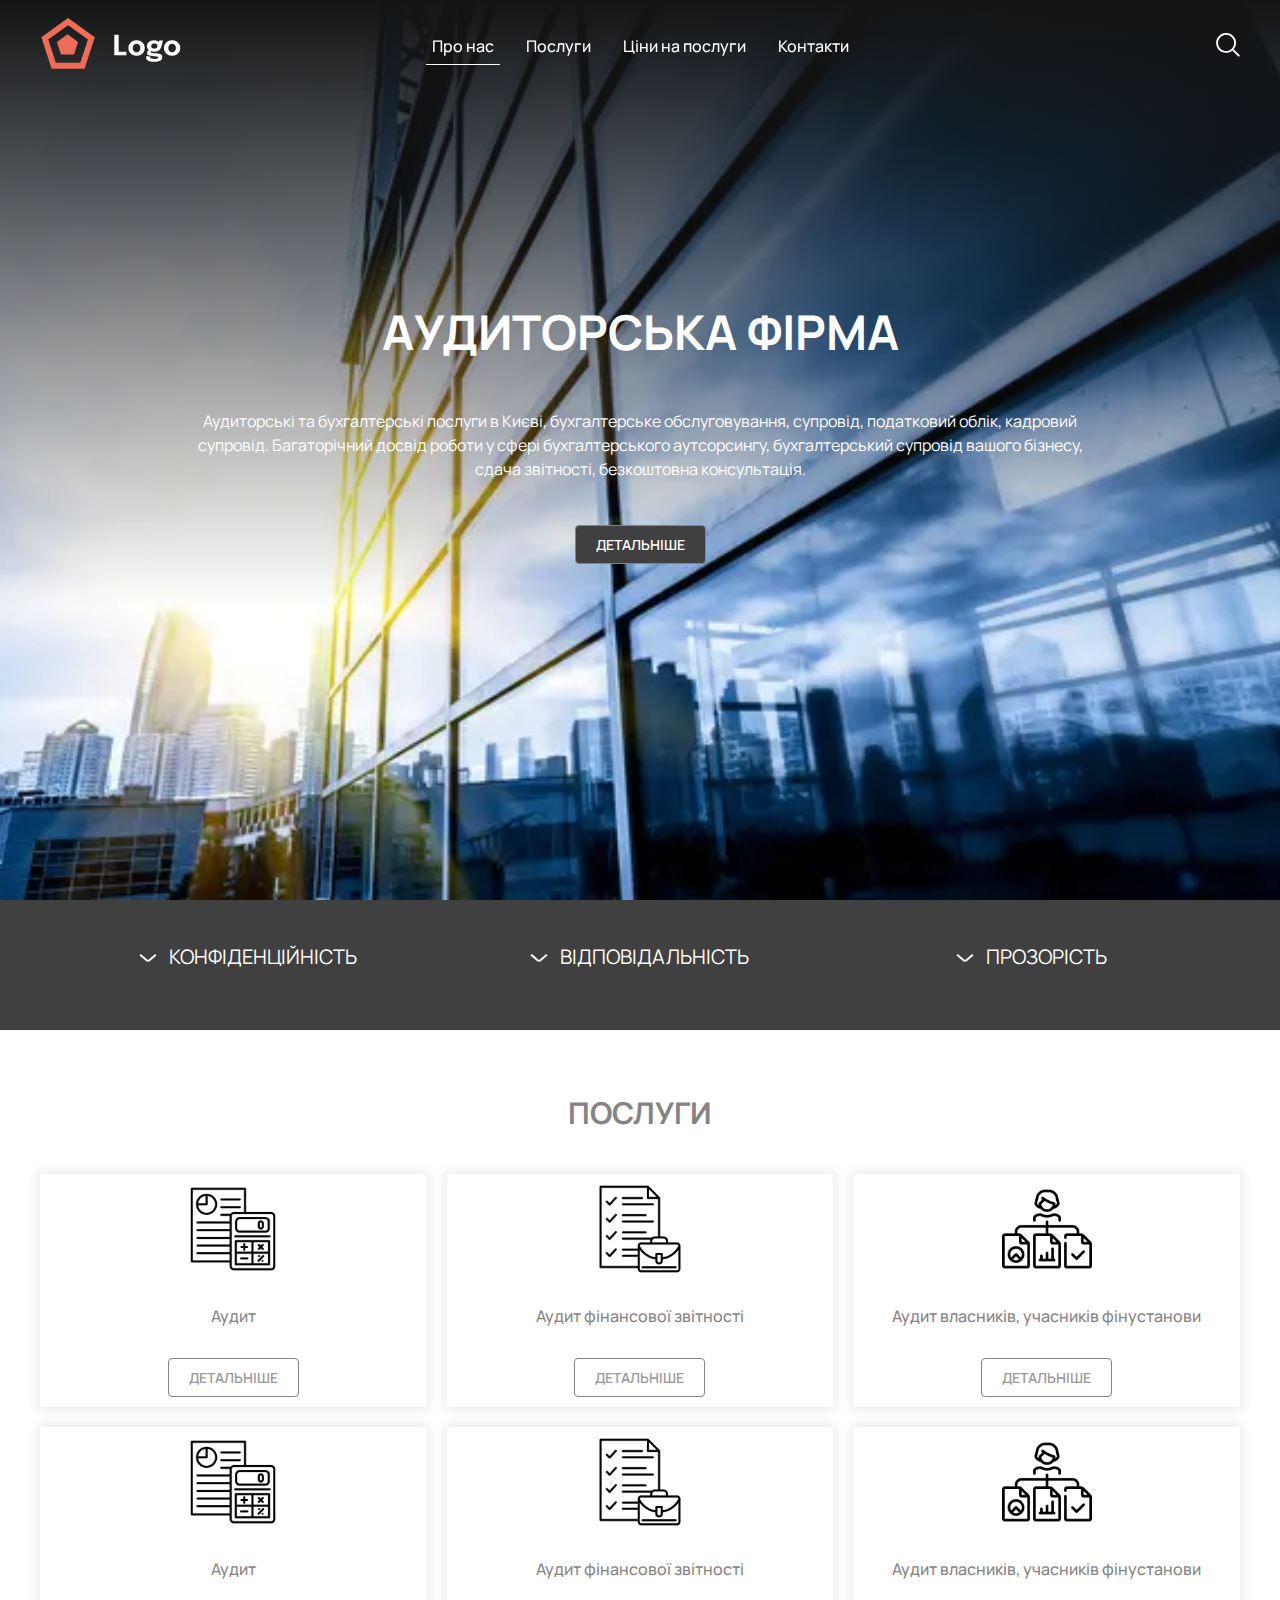
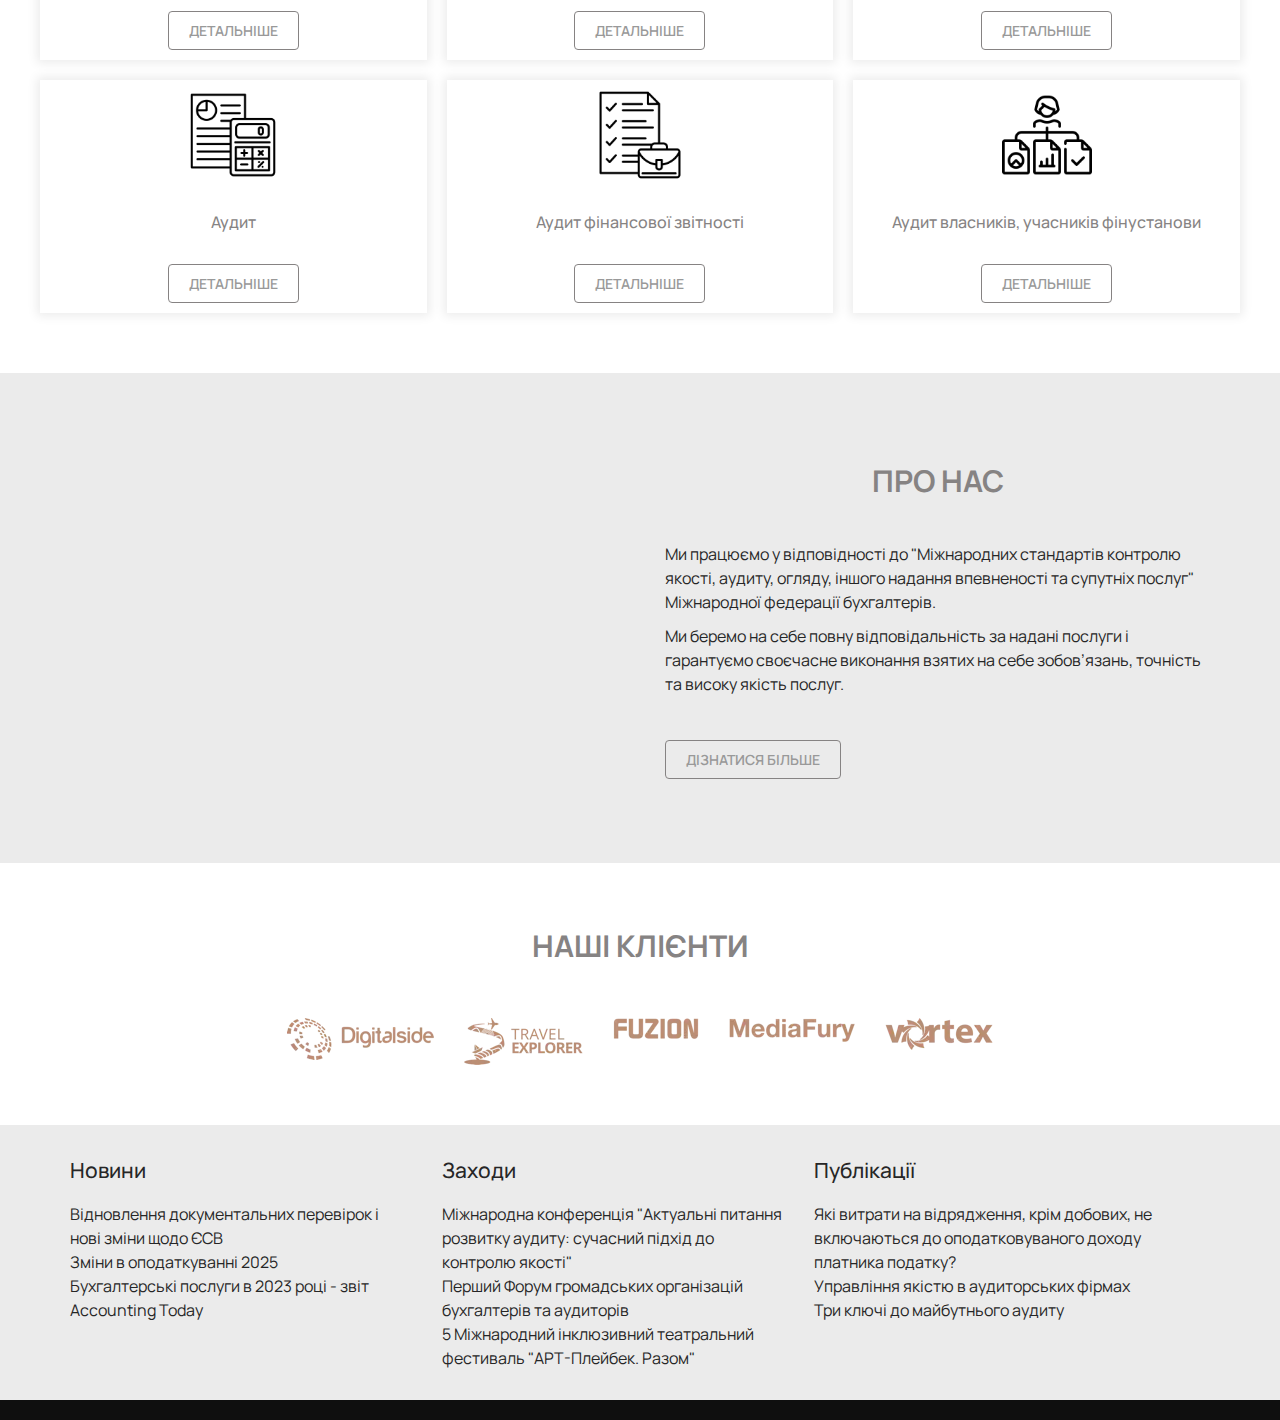
==== commit 847549b6: "Add files via upload" ====
--- a/test_01/index.html
+++ b/test_01/index.html
@@ -159,6 +159,37 @@
 									Детальніше
 								</a>
 							</div>
+							<div class="servises__item item-servises">
+								<div class="item-servises__img">
+									<img src="img/icon/01.webp" alt="ne bachy">
+								</div>
+								<h3 class="item-servises__title">Аудит</h3>
+								<a href="#" class="item-servises__button button" type="button">
+									Детальніше
+								</a>
+							</div>
+							<div class="servises__item item-servises">
+								<div class="item-servises__img">
+									<img src="img/icon/02.webp" alt="ne bachy">
+								</div>
+								<h3 class="item-servises__title">
+									Аудит фінансової звітності
+								</h3>
+								<a href="#" class="item-servises__button button" type="button">
+									Детальніше
+								</a>
+							</div>
+							<div class="servises__item item-servises">
+								<div class="item-servises__img">
+									<img src="img/icon/03.webp" alt="ne bachy">
+								</div>
+								<h3 class="item-servises__title">
+									Аудит власників, учасників фінустанови
+								</h3>
+								<a href="#" class="item-servises__button button" type="button">
+									Детальніше
+								</a>
+							</div>
 						</div>
 					</div>
 				</section>
@@ -210,6 +241,70 @@
 							</div>
 						</div>
 						
+					</div>
+				</section>
+				<section  class="home-page__info info">
+					<div class="info__container">
+						<div class="info__block">
+							<h3 class="info__title">Новини</h3>
+							<ul class="info__list">
+								<li class="info__item">
+									<a href="#" class="info__link">
+										Відновлення документальних перевірок і нові зміни щодо ЄСВ 			
+									</a>
+								</li>
+								<li class="info__item">
+									<a href="#" class="info__link">	
+										Зміни в оподаткуванні 2025			
+									</a>
+								</li>
+								<li class="info__item">
+									<a href="#" class="info__link">
+										Бухгалтерські послуги в 2023 році - звіт Accounting Today			
+									</a>
+								</li>
+							</ul>
+						</div>
+						<div class="info__block">
+							<h3 class="info__title">Заходи</h3>
+							<ul class="info__list">
+								<li class="info__item">
+									<a href="#" class="info__link">
+										Міжнародна конференція "Актуальні питання розвитку аудиту: сучасний підхід до контролю якості"			
+									</a>
+								</li>
+								<li class="info__item">
+									<a href="#" class="info__link">	
+										Перший Форум громадських організацій бухгалтерів та аудиторів		
+									</a>
+								</li>
+								<li class="info__item">
+									<a href="#" class="info__link">
+										5 Міжнародний інклюзивний театральний фестиваль "АРТ-Плейбек. Разом"		
+									</a>
+								</li>
+							</ul>
+						</div>
+						<div class="info__block">
+							<h3 class="info__title">Публікації</h3>
+							<ul class="info__list">
+								<li class="info__item">
+									<a href="#" class="info__link">
+										Які витрати на відрядження, крім добових, не включаються до оподатковуваного доходу платника податку?
+									</a>
+								</li>
+								<li class="info__item">
+									<a href="#" class="info__link">
+										Управління якістю в аудиторських фірмах
+									</a>
+								</li>
+								<li class="info__item">
+									<a href="#" class="info__link">
+										Три ключі до майбутнього аудиту
+									</a>
+								</li>
+							</ul>
+						</div>
 					</div>
 				</section>
 			</main>
--- a/test_01/css/style.css
+++ b/test_01/css/style.css
@@ -878,6 +878,7 @@
 }
 .thesis__title {
   cursor: pointer;
+  display: inline-block;
   text-transform: uppercase;
   position: relative;
   font-size: 1.125rem;
@@ -927,20 +928,26 @@
       -ms-transform: rotate(-40deg);
           transform: rotate(-40deg);
 }
+.thesis__text {
+  text-align: left;
+}
+
 .home-page__servises {
   padding-block: 3.75rem;
 }
 
 .servises__items {
-  display: -webkit-box;
-  display: -ms-flexbox;
-  display: flex;
-  -ms-flex-wrap: wrap;
-      flex-wrap: wrap;
-  gap: 10px;
+  display: grid;
+  grid-template-columns: repeat(auto-fit, minmax(250px, 1fr));
+  gap: 20px;
   -webkit-box-pack: justify;
       -ms-flex-pack: justify;
           justify-content: space-between;
+}
+@media (min-width: 62em) {
+  .servises__items {
+    grid-template-columns: repeat(3, minmax(250px, 1fr));
+  }
 }
 .servises__item {
   -webkit-box-shadow: 0 0 10px 3px rgba(0, 0, 0, 0.08);
@@ -979,6 +986,8 @@
 }
 .item-servises__title {
   text-align: center;
+  color: var(--hover-color);
+  font-weight: 500;
 }
 .home-page__about {
   background-color: rgba(0, 0, 0, 0.08);
@@ -1006,12 +1015,17 @@
   margin-bottom: 1.875rem;
 }
 .about__image {
-  height: 400px;
+  height: 200px;
   background-image: url(../img/about/about_02.webp);
   background-repeat: no-repeat;
   background-size: 100% auto;
   background-position: center center;
-  background-attachment: fixed;
+}
+@media (min-width: 62em) {
+  .about__image {
+    background-attachment: fixed;
+    height: 400px;
+  }
 }
 .about__content {
   -ms-flex-preferred-size: 50%;
@@ -1021,7 +1035,7 @@
   margin-bottom: 0.625rem;
 }
 .home-page__clients {
-  padding: 1.875rem;
+  padding: 3.75rem;
 }
 
 .clients__section-header:not(:last-child) {
@@ -1034,10 +1048,57 @@
   gap: 1.875rem;
   -ms-flex-wrap: wrap;
       flex-wrap: wrap;
-  -webkit-box-pack: justify;
-      -ms-flex-pack: justify;
-          justify-content: space-between;
-}
+  -webkit-box-pack: center;
+      -ms-flex-pack: center;
+          justify-content: center;
+}
+.home-page__info {
+  background-color: rgba(0, 0, 0, 0.08);
+  padding: 1.875rem;
+  color: var(--dark-color-4);
+}
+
+.info__container {
+  display: -webkit-box;
+  display: -ms-flexbox;
+  display: flex;
+  -webkit-column-gap: 1.875rem;
+     -moz-column-gap: 1.875rem;
+          column-gap: 1.875rem;
+  row-gap: 0.9375rem;
+  -ms-flex-wrap: wrap;
+      flex-wrap: wrap;
+}
+@media (max-width: 62em) {
+  .info__container {
+    -webkit-box-orient: vertical;
+    -webkit-box-direction: normal;
+        -ms-flex-direction: column;
+            flex-direction: column;
+  }
+}
+.info__block {
+  -ms-flex-preferred-size: 30%;
+      flex-basis: 30%;
+}
+.info__title {
+  font-weight: 500;
+  font-size: 21px;
+}
+.info__title:not(:last-child) {
+  margin-bottom: 0.9375rem;
+}
+.info__list:not(:last-child) {
+  margin-bottom: 0.5rem;
+}
+.info__link {
+  -webkit-transition: color 0.3s;
+  transition: color 0.3s;
+}
+.info__link:hover {
+  color: var(--hover-color);
+}
+
 /* --------------------- */
 [class*=__container] {
   padding-inline: 0.9375rem;
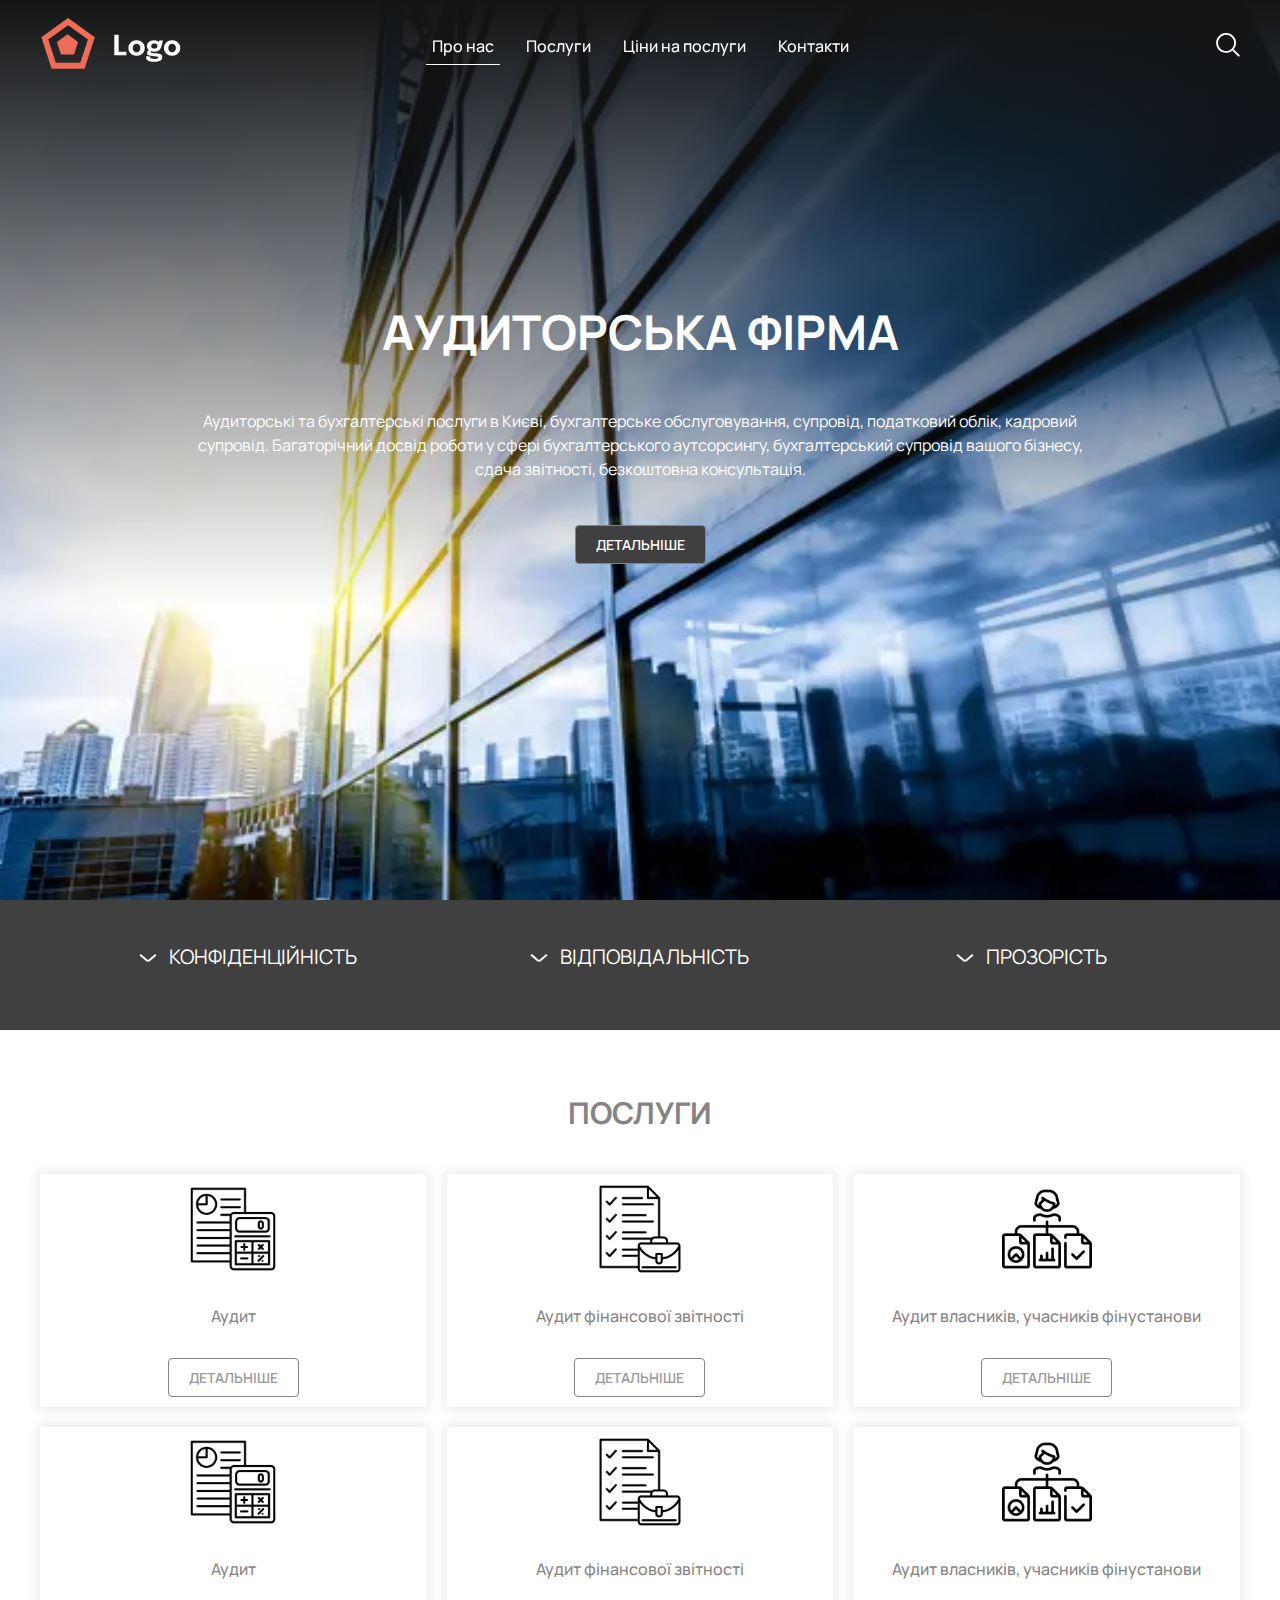
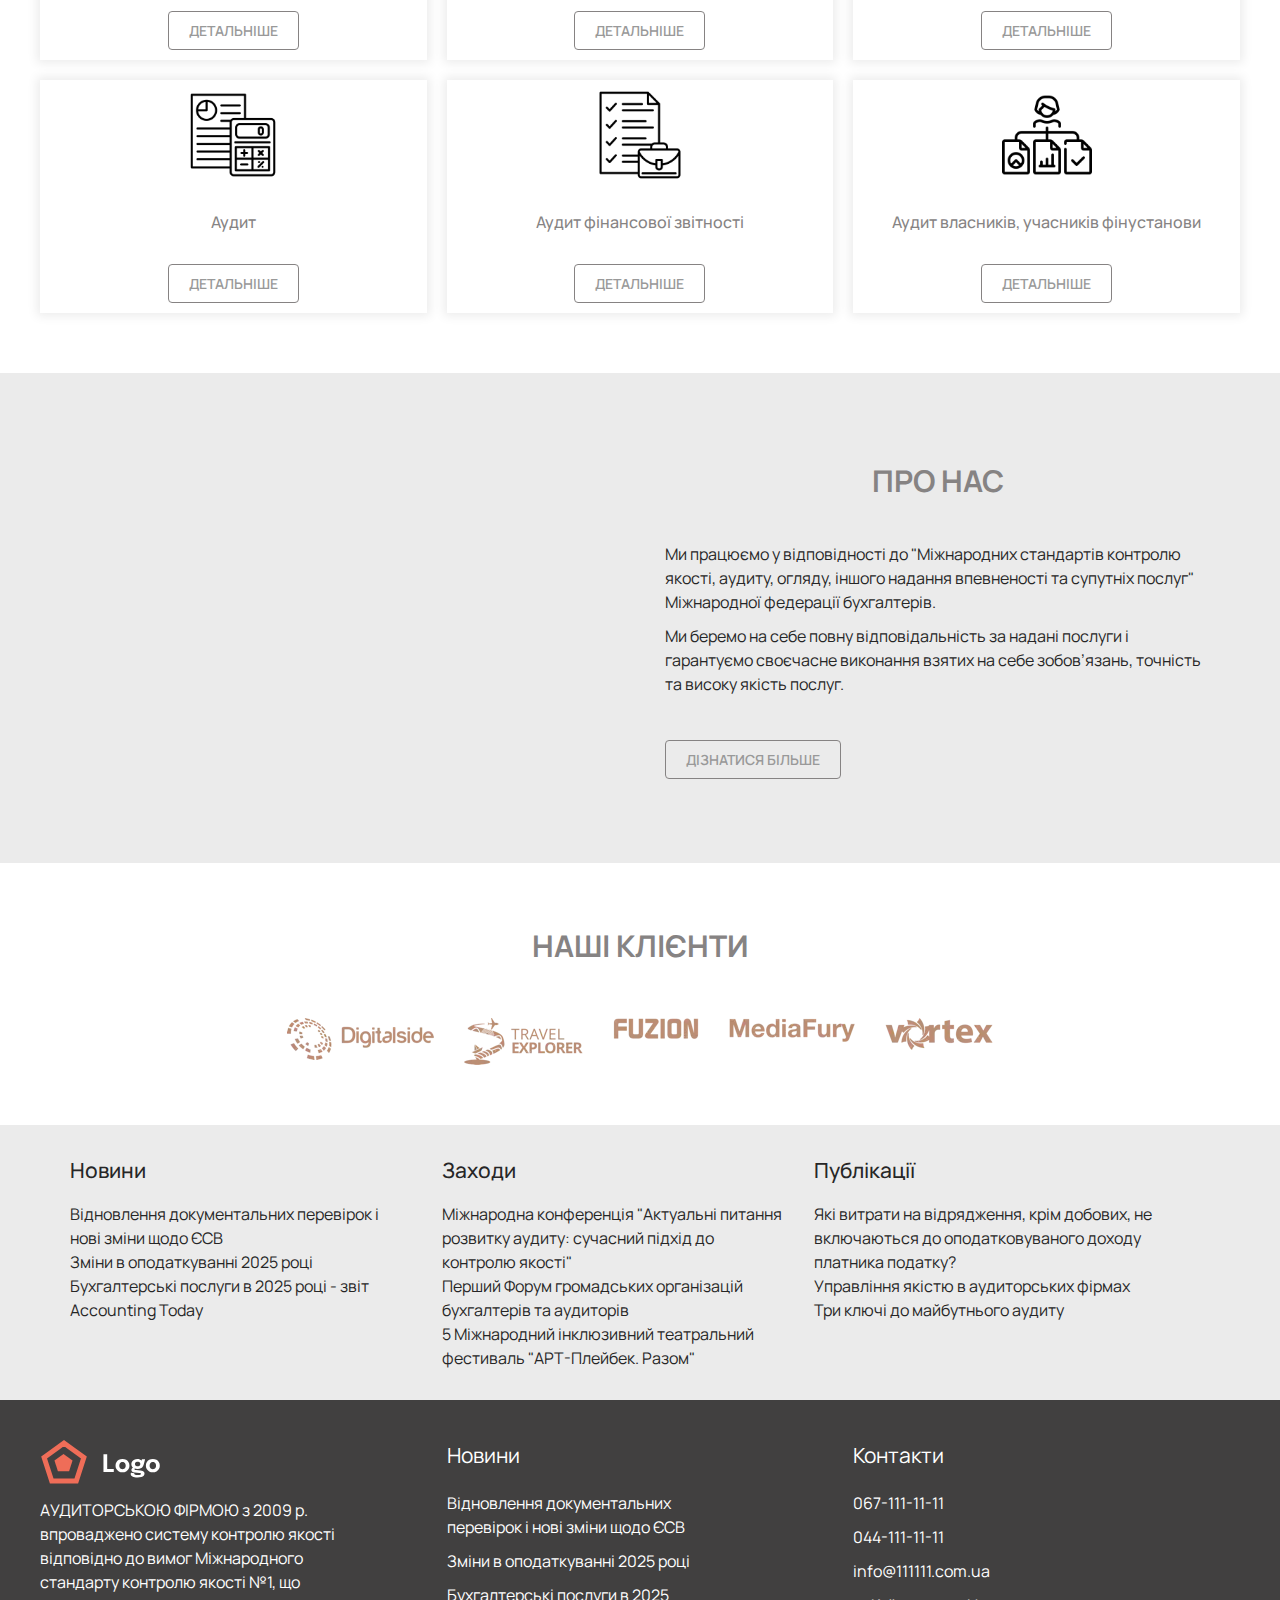
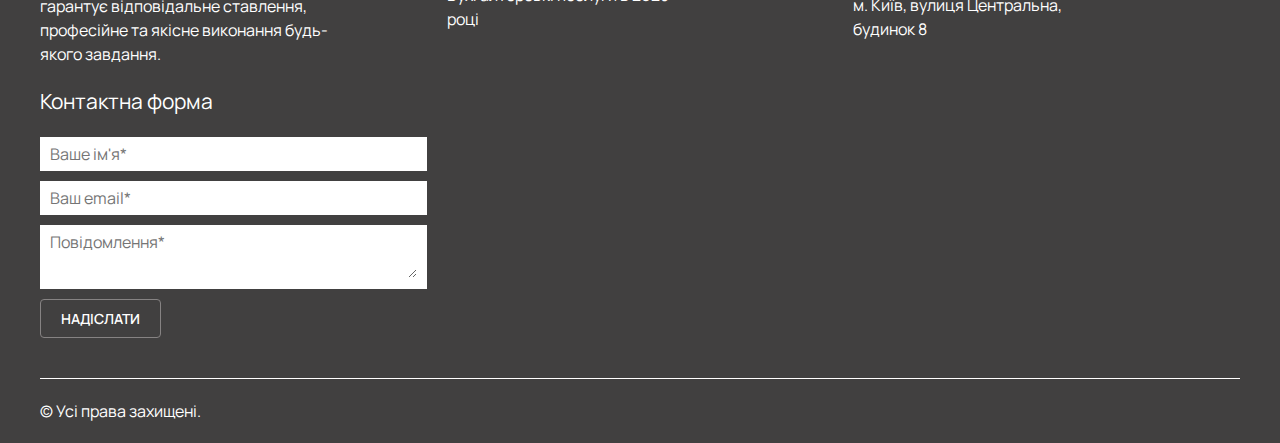
==== commit 05e4ca43: "Add files via upload" ====
--- a/test_01/index.html
+++ b/test_01/index.html
@@ -255,12 +255,12 @@
 								</li>
 								<li class="info__item">
 									<a href="#" class="info__link">	
-										Зміни в оподаткуванні 2025			
-									</a>
-								</li>
-								<li class="info__item">
-									<a href="#" class="info__link">
-										Бухгалтерські послуги в 2023 році - звіт Accounting Today			
+										Зміни в оподаткуванні 2025 році			
+									</a>
+								</li>
+								<li class="info__item">
+									<a href="#" class="info__link">
+										Бухгалтерські послуги в 2025 році - звіт Accounting Today			
 									</a>
 								</li>
 							</ul>
@@ -309,7 +309,80 @@
 				</section>
 			</main>
 			<footer class="footer">
-				
+				<div class="footer__container">
+					<div class="footer__body">
+					<div class="footer__info">
+						<a href="#" class="footer__logo">
+							<img src="img/logo.svg" alt="logo">
+						</a>
+						<p>
+							АУДИТОРСЬКОЮ ФІРМОЮ з 2009 р. впроваджено систему контролю якості відповідно до вимог Міжнародного стандарту контролю якості №1, що гарантує відповідальне ставлення, професійне та якісне виконання будь-якого завдання.
+						</p>
+					</div>
+						<div class="footer__nav nav-footer">
+							<h3 class="nav-footer__title">Новини</h3>
+							<ul class="nav-footer__list">
+								<li class="nav-footer__item">
+									<a href="#" class="nav-footer__link">
+										Відновлення документальних перевірок і нові зміни щодо ЄСВ 
+									</a>
+								</li>
+								<li class="nav-footer__item">
+									<a href="#" class="nav-footer__link">
+										Зміни в оподаткуванні 2025 році
+									</a>
+								</li>
+								<li class="nav-footer__item">
+									<a href="#" class="nav-footer__link">
+										Бухгалтерські послуги в 2025 році 
+									</a>
+								</li>
+							</ul>
+						</div>
+						<div class="footer__nav nav-footer">
+							<h3 class="nav-footer__title">Контакти</h3>
+							<ul class="nav-footer__list">
+								<li class="nav-footer__item">
+									<a href="tel:+380671111111" class="nav-footer__link">
+										067-111-11-11
+									</a>
+								</li>
+								<li class="nav-footer__item">
+									<a href="tel:+0441111111" class="nav-footer__link">
+										044-111-11-11
+									</a>
+								</li>
+								<li class="nav-footer__item">
+									<a href="mailto:info@111111.com.ua" class="nav-footer__link">
+										info@111111.com.ua
+									</a>
+								</li>
+								<li class="nav-footer__item">
+									м. Київ, вулиця Центральна, будинок 8
+									</a>
+								</li>
+							</ul>
+						</div>
+						<div class="footer__nav nav-footer">
+							<h3 class="nav-footer__title">Контактна форма</h3>
+							<form class="nav-footer__form" action="#" enctype="multipart/form-data">
+								<div class="nav-footer__line">
+									<input class="nav-footer__input" type="text" placeholder="Ваше ім'я*">
+								</div>
+								<div class="nav-footer__line">
+									<input class="nav-footer__input" type="text" placeholder="Ваш email*">
+								</div>
+								<div class="nav-footer__textarea" >
+									<textarea class="nav-footer__field" name="form[]" id="" placeholder="Повідомлення*"></textarea>
+								</div>
+								<button class="nav-footer__button button button--transparent" type="button">Надіслати</button>
+							</form>
+						</div>
+					</div>
+					<div class="footer__bottom">
+						<p>© Усі права захищені.</p>
+					</div>
+				</div>
 			</footer>
 		</div>
 		<div id="popup-search" class="popup popup--fixed">
--- a/test_01/css/style.css
+++ b/test_01/css/style.css
@@ -572,198 +572,69 @@
 }
 
 .footer {
-  background-color: var(--dark-color-2);
-}
-@media (min-width: 62.06125em) {
-  .footer {
-    -webkit-padding-after: 1.25rem;
-            padding-block-end: 1.25rem;
-  }
-}
-@media (min-width: 90.06125em) {
-  .footer {
-    -webkit-padding-after: 1.5625rem;
-            padding-block-end: 1.5625rem;
-  }
+  background-color: var(--dark-color-6);
+  color: var(--white-color);
 }
 .footer__body {
+  padding-block: 2.5rem;
+  border-bottom: 0.2px solid var(--white-color);
   display: grid;
-  padding-block: 3.125rem;
-  gap: 1.875rem;
-  grid-template-columns: repeat(auto-fit, minmax(12.5rem, 1fr));
-}
-@media (min-width: 62.06125em) {
-  .footer__body {
-    padding-block: 5rem;
-  }
-}
-@media (min-width: 90.06125em) {
-  .footer__body {
-    padding-block: 6.25rem;
-  }
-}
-@media (max-width: 29.99875em) {
-  .footer__body {
-    grid-template-columns: repeat(2, 1fr);
-  }
-}
-.footer__column {
-  /*
-  &:last-child {
-  	@media (max-width: toEm(479.98)) {
-  		grid-column: span 2;
-  	}
-  }
-  */
-}
-.footer__title {
-  font-size: 1rem;
-  font-weight: 600;
-  color: var(--white-color);
-}
-.footer__title:not(:last-child) {
-  -webkit-margin-after: 1.2em;
-          margin-block-end: 1.2em;
-}
-@media (min-width: 48em) and (max-width: 101.87375em) {
-  .footer__title {
-    font-size: 1.125rem;
-  }
-}
-@media (min-width: 101.875em) {
-  .footer__title {
-    font-size: 1.25rem;
-  }
-}
-.footer__list--icons {
-  display: -webkit-box;
-  display: -ms-flexbox;
-  display: flex;
-  -webkit-column-gap: 0.875rem;
-     -moz-column-gap: 0.875rem;
-          column-gap: 0.875rem;
-  row-gap: 0.125rem;
-  -ms-flex-wrap: wrap;
-      flex-wrap: wrap;
-}
-@media (max-width: 29.99875em) {
-  .footer__list--icons {
-    -webkit-column-gap: 0.625rem;
-       -moz-column-gap: 0.625rem;
-            column-gap: 0.625rem;
-  }
-}
-.footer__item:not(:last-child) {
-  -webkit-margin-after: 0.7777777778em;
-          margin-block-end: 0.7777777778em;
-}
-.footer__link {
-  font-weight: 500;
-  -webkit-transition: color 0.3s;
-  transition: color 0.3s;
-}
-@media (any-hover: hover) {
-  .footer__link:hover {
-    color: var(--white-color);
-  }
-}
-.footer__link--icon {
-  inline-size: 2.3333333333em;
-  aspect-ratio: 1/1;
-  border-radius: 0.5rem;
-  border: 0.0625rem solid var(--dark-color-4);
-  background-color: var(--dark-color-3);
-  display: -webkit-box;
-  display: -ms-flexbox;
-  display: flex;
-  -webkit-box-pack: center;
-      -ms-flex-pack: center;
-          justify-content: center;
+  gap: 1.25rem;
+  grid-template-columns: repeat(auto-fit, minmax(300px, 1fr));
+}
+.footer__logo {
+  inline-size: 9.375rem;
+}
+.footer__logo:not(:last-child) {
+  margin-bottom: 0.625rem;
+}
+@media (min-width: 62em) {
+  .footer__logo {
+    inline-size: 12.4375rem;
+  }
+}
+.footer__info {
+  max-width: 18.75rem;
+}
+.footer__bottom {
+  padding-block: 1.25rem;
+  display: -webkit-box;
+  display: -ms-flexbox;
+  display: flex;
   -webkit-box-align: center;
       -ms-flex-align: center;
           align-items: center;
-  font-size: 1.5rem;
-  color: var(--white-color);
-  -webkit-transition: background-color 0.3s;
-  transition: background-color 0.3s;
-}
-@media (any-hover: hover) {
-  .footer__link--icon:hover {
-    background-color: var(--dark-color-4);
-  }
-}
-@media (max-width: 29.99875em) {
-  .footer__link--icon {
-    font-size: 0.875rem;
-  }
-}
-.footer__bottom {
-  padding-block: 1.5625rem;
-  -webkit-border-before: 0.0625rem solid var(--dark-color-4);
-          border-block-start: 0.0625rem solid var(--dark-color-4);
-  display: -webkit-box;
-  display: -ms-flexbox;
-  display: flex;
   -webkit-box-pack: justify;
       -ms-flex-pack: justify;
           justify-content: space-between;
-  gap: 0.9375rem;
-  -webkit-box-align: center;
-      -ms-flex-align: center;
-          align-items: center;
-}
-@media (max-width: 41.875em) {
-  .footer__bottom {
-    -webkit-box-orient: vertical;
-    -webkit-box-direction: normal;
-        -ms-flex-direction: column;
-            flex-direction: column;
-  }
-}
-@media (min-width: 90.06125em) {
-  .footer__bottom {
-    padding-block: 1.5625rem;
-  }
-}
-.menu-footer {
-  display: -webkit-box;
-  display: -ms-flexbox;
-  display: flex;
-  -ms-flex-wrap: wrap;
-      flex-wrap: wrap;
-  -webkit-box-align: center;
-      -ms-flex-align: center;
-          align-items: center;
-  -webkit-box-pack: center;
-      -ms-flex-pack: center;
-          justify-content: center;
-  -webkit-column-gap: 2.2222222222em;
-     -moz-column-gap: 2.2222222222em;
-          column-gap: 2.2222222222em;
-  row-gap: 0.1875rem;
-}
-.menu-footer__item {
-  position: relative;
-}
-.menu-footer__item:not(:last-child)::after {
-  content: "";
-  block-size: 100%;
-  inline-size: 0.0625rem;
-  background-color: var(--dark-color-4);
-  position: absolute;
-  inset-block-start: 0;
-  inset-inline-end: -1.1111111111em;
-}
-.menu-footer__link {
-  -webkit-transition: color 0.3s;
-  transition: color 0.3s;
-}
-@media (any-hover: hover) {
-  .menu-footer__link:hover {
-    color: var(--white-color);
-  }
-}
-
+}
+
+.nav-footer__title {
+  font-size: 1.3125rem;
+}
+.nav-footer__title:not(:last-child) {
+  margin-bottom: 1.25rem;
+}
+.nav-footer__item {
+  max-width: 15.625rem;
+}
+.nav-footer__item:not(:last-child) {
+  margin-bottom: 0.625rem;
+}
+.nav-footer__line:not(:last-child) {
+  margin-bottom: 0.625rem;
+}
+.nav-footer__textarea, .nav-footer__input {
+  background-color: var(--white-color);
+  padding: 0.3125rem 0.625rem;
+}
+.nav-footer__textarea {
+  resize: none;
+  min-height: 2.5rem;
+}
+.nav-footer__textarea:not(:last-child) {
+  margin-bottom: 0.625rem;
+}
 .hero__body {
   position: relative;
   z-index: 5;
@@ -1015,8 +886,8 @@
   margin-bottom: 1.875rem;
 }
 .about__image {
-  height: 200px;
-  background-image: url(../img/about/about_02.webp);
+  height: 400px;
+  background-image: url(../img/about/about_02_2.webp);
   background-repeat: no-repeat;
   background-size: 100% auto;
   background-position: center center;
@@ -1024,7 +895,6 @@
 @media (min-width: 62em) {
   .about__image {
     background-attachment: fixed;
-    height: 400px;
   }
 }
 .about__content {
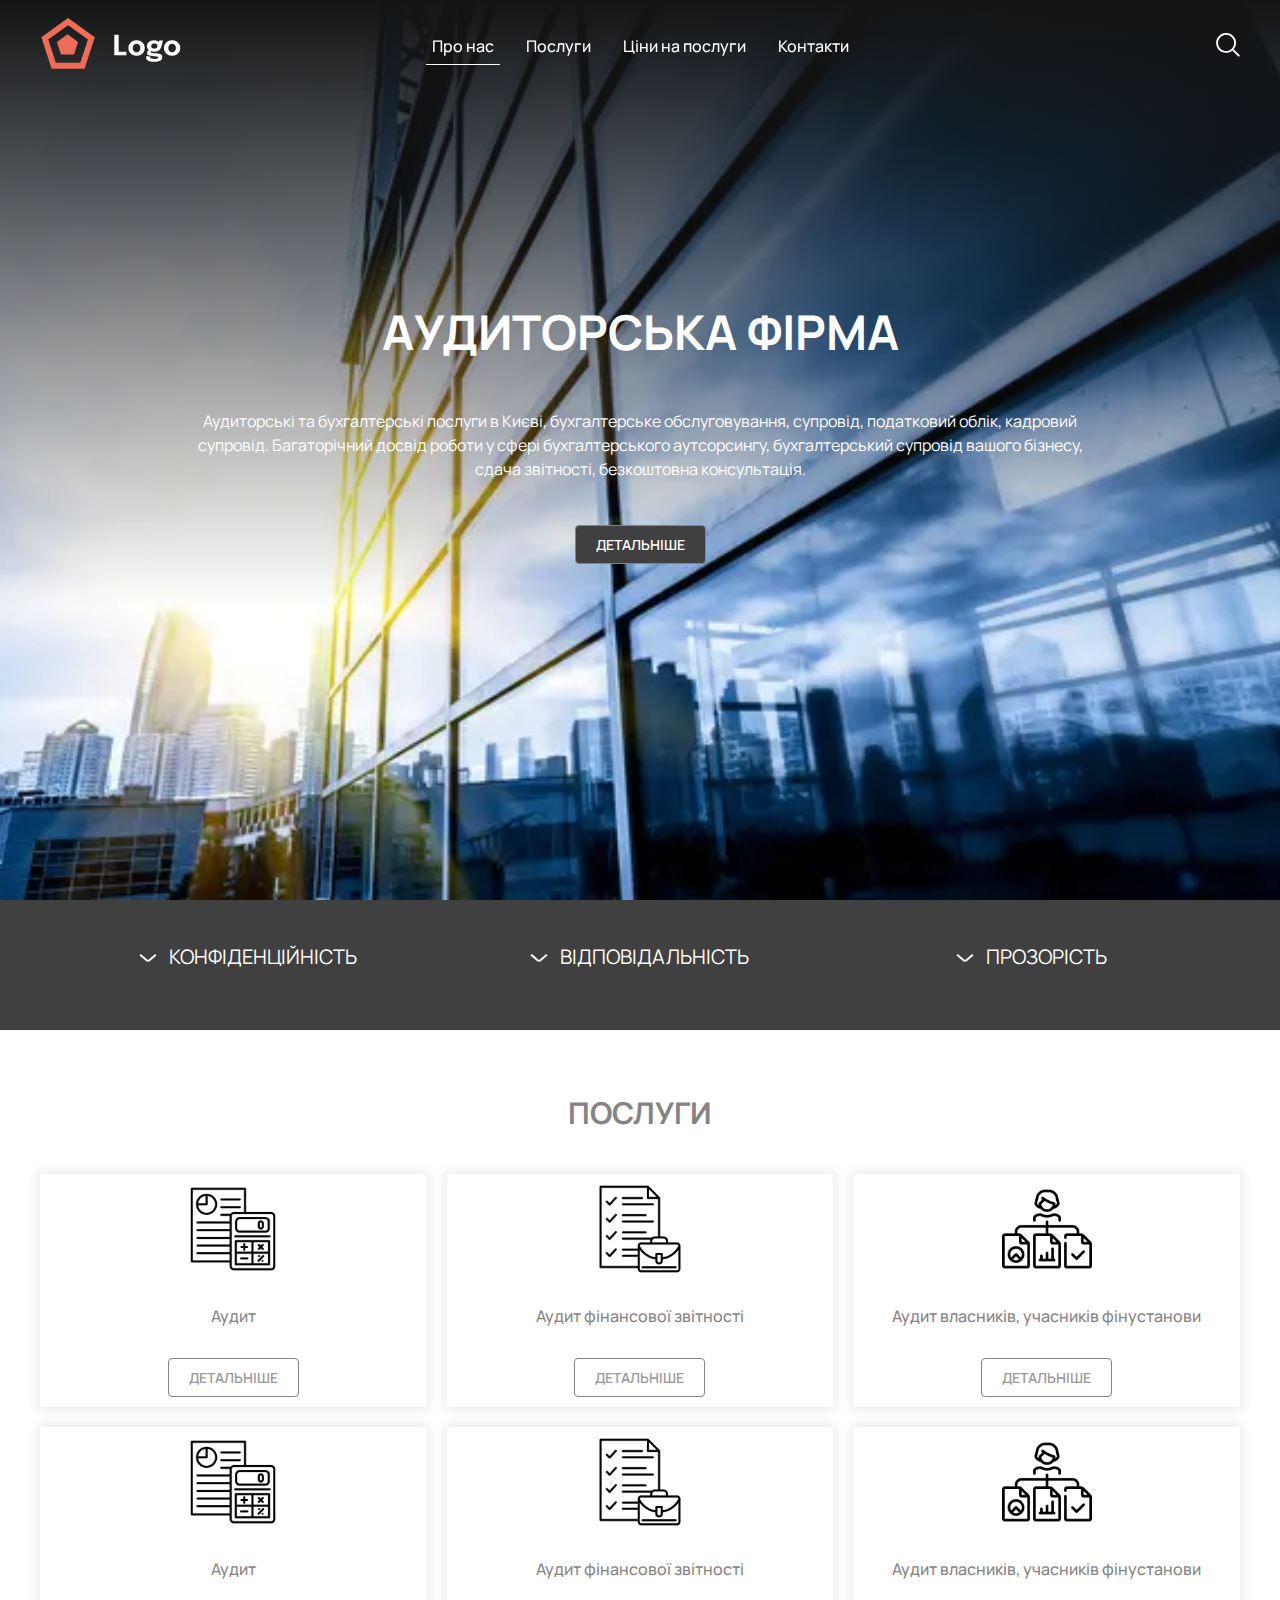
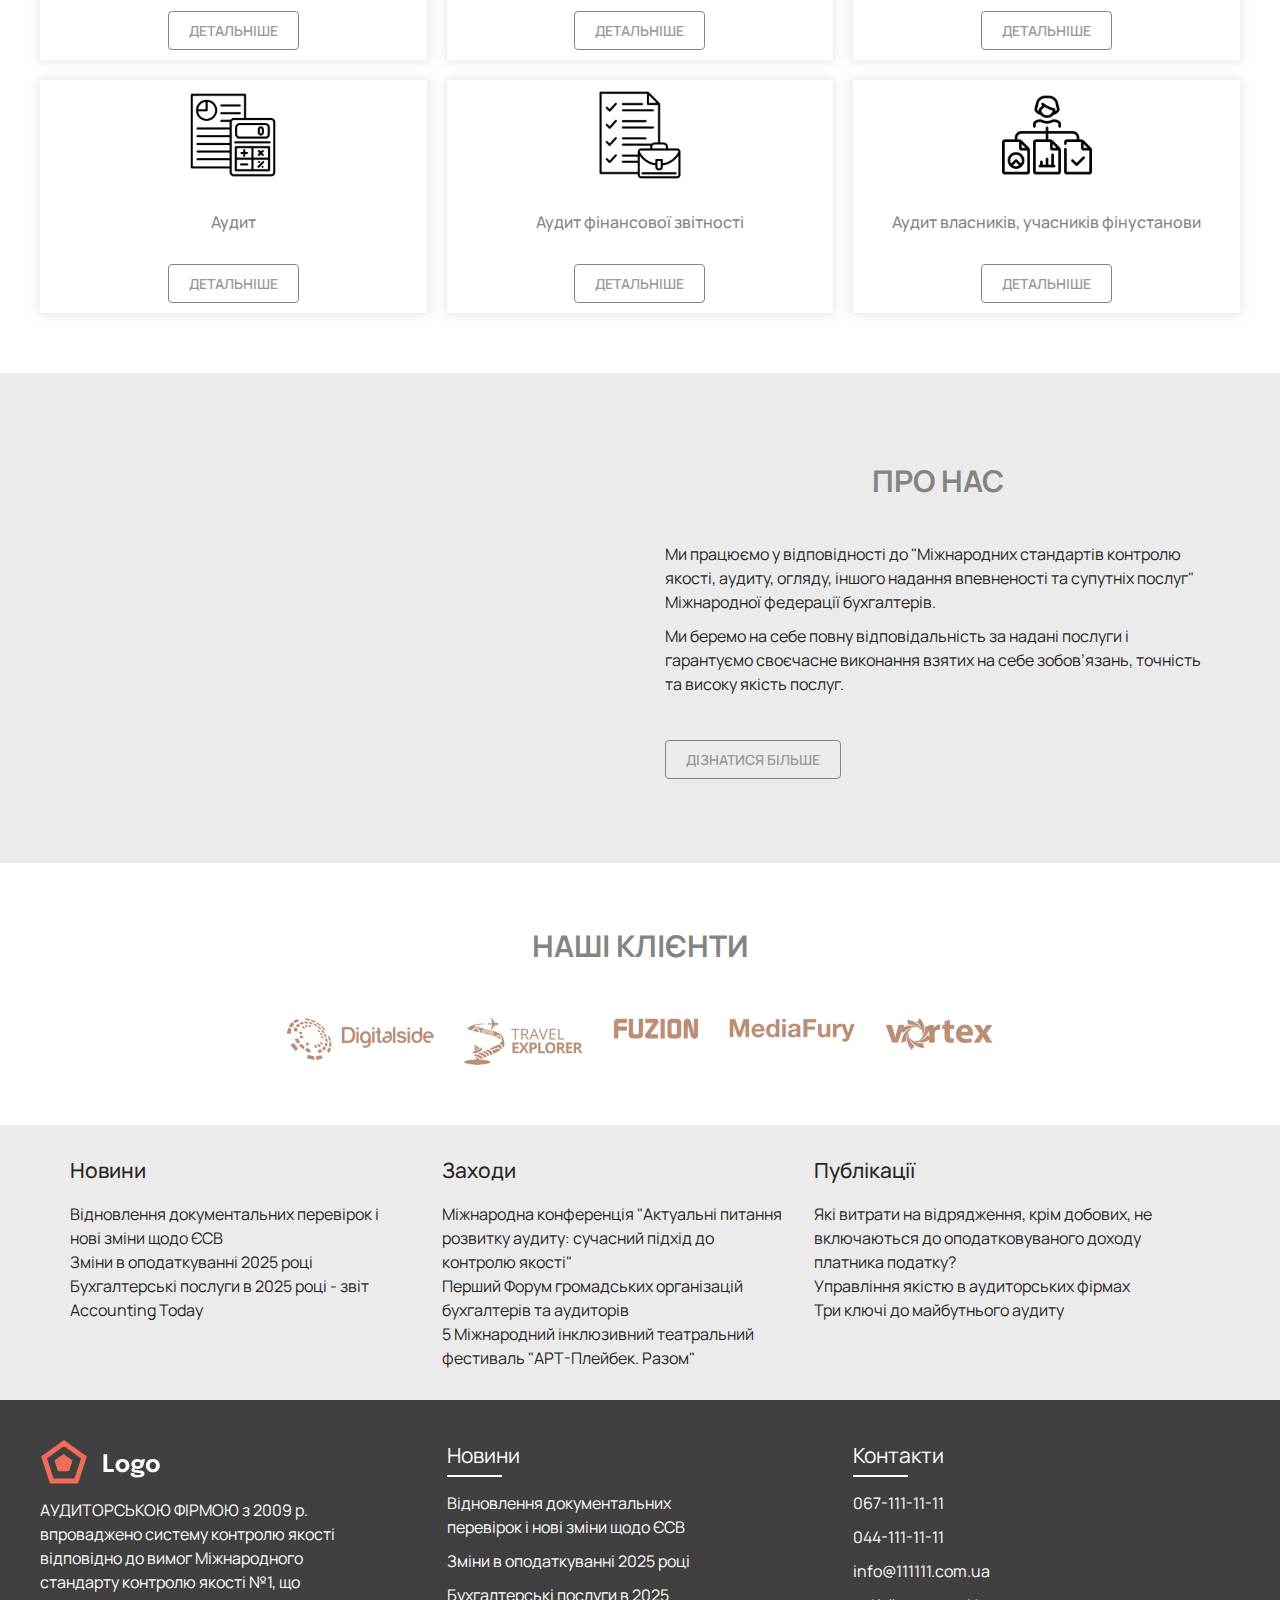
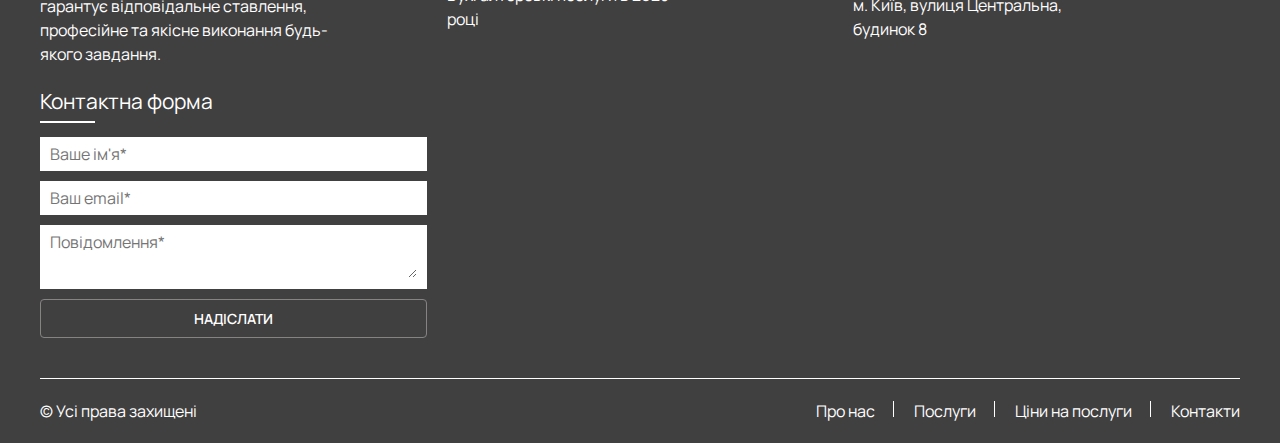
==== commit 8b854312: "Add files via upload" ====
--- a/test_01/index.html
+++ b/test_01/index.html
@@ -379,8 +379,24 @@
 							</form>
 						</div>
 					</div>
-					<div class="footer__bottom">
-						<p>© Усі права захищені.</p>
+					<div class="footer__bottom bottom-footer">
+						<div class="bottom-footer___copy">
+							<p>© Усі права захищені</p>
+						</div>
+						<ul class="bottom-footer__menu">
+							<li class="bottom-footer__item">
+								<a href="" class="bottom-footer__link">Про нас</a>
+							</li>
+							<li class="bottom-footer__item">
+								<a href="" class="bottom-footer__link">Послуги</a>
+							</li>
+							<li class="bottom-footer__item">
+								<a href="" class="bottom-footer__link">Ціни на послуги</a>
+							</li>
+							<li class="bottom-footer__item">
+								<a href="" class="bottom-footer__link">Контакти</a>
+							</li>
+						</ul>
 					</div>
 				</div>
 			</footer>
--- a/test_01/css/style.css
+++ b/test_01/css/style.css
@@ -610,16 +610,34 @@
 }
 
 .nav-footer__title {
+  position: relative;
   font-size: 1.3125rem;
 }
 .nav-footer__title:not(:last-child) {
   margin-bottom: 1.25rem;
 }
+.nav-footer__title::after {
+  content: "";
+  background-color: #fff;
+  width: 3.4375rem;
+  height: 2px;
+  position: absolute;
+  top: 2.1875rem;
+  left: 0;
+}
 .nav-footer__item {
   max-width: 15.625rem;
 }
 .nav-footer__item:not(:last-child) {
   margin-bottom: 0.625rem;
+}
+.nav-footer__link {
+  -webkit-transform: color 3s;
+      -ms-transform: color 3s;
+          transform: color 3s;
+}
+.nav-footer__link:hover {
+  color: var(--gray-color);
 }
 .nav-footer__line:not(:last-child) {
   margin-bottom: 0.625rem;
@@ -627,14 +645,63 @@
 .nav-footer__textarea, .nav-footer__input {
   background-color: var(--white-color);
   padding: 0.3125rem 0.625rem;
-}
-.nav-footer__textarea {
-  resize: none;
-  min-height: 2.5rem;
+  color: var(--dark-color-6);
 }
 .nav-footer__textarea:not(:last-child) {
   margin-bottom: 0.625rem;
 }
+.nav-footer__field {
+  resize: vertical;
+  min-height: 2.5rem;
+}
+.nav-footer__button {
+  width: 100%;
+}
+@media (max-width: 62em) {
+  .footer__bottom {
+    display: -webkit-box;
+    display: -ms-flexbox;
+    display: flex;
+    -webkit-box-orient: vertical;
+    -webkit-box-direction: normal;
+        -ms-flex-direction: column;
+            flex-direction: column;
+    row-gap: 0.9375rem;
+    -webkit-box-align: center;
+        -ms-flex-align: center;
+            align-items: center;
+    -webkit-box-pack: center;
+        -ms-flex-pack: center;
+            justify-content: center;
+  }
+}
+
+.bottom-footer__menu {
+  display: -webkit-box;
+  display: -ms-flexbox;
+  display: flex;
+  gap: 1.25rem;
+  -ms-flex-wrap: wrap;
+      flex-wrap: wrap;
+  -webkit-box-pack: center;
+      -ms-flex-pack: center;
+          justify-content: center;
+}
+.bottom-footer__item:not(:last-child)::after {
+  content: "";
+  height: 1rem;
+  width: 0.0625rem;
+  background-color: #fff;
+  margin-left: 0.9375rem;
+}
+.bottom-footer__link {
+  -webkit-transition: 0.3s;
+  transition: 0.3s;
+}
+.bottom-footer__link:hover {
+  color: var(--gray-color);
+}
+
 .hero__body {
   position: relative;
   z-index: 5;
